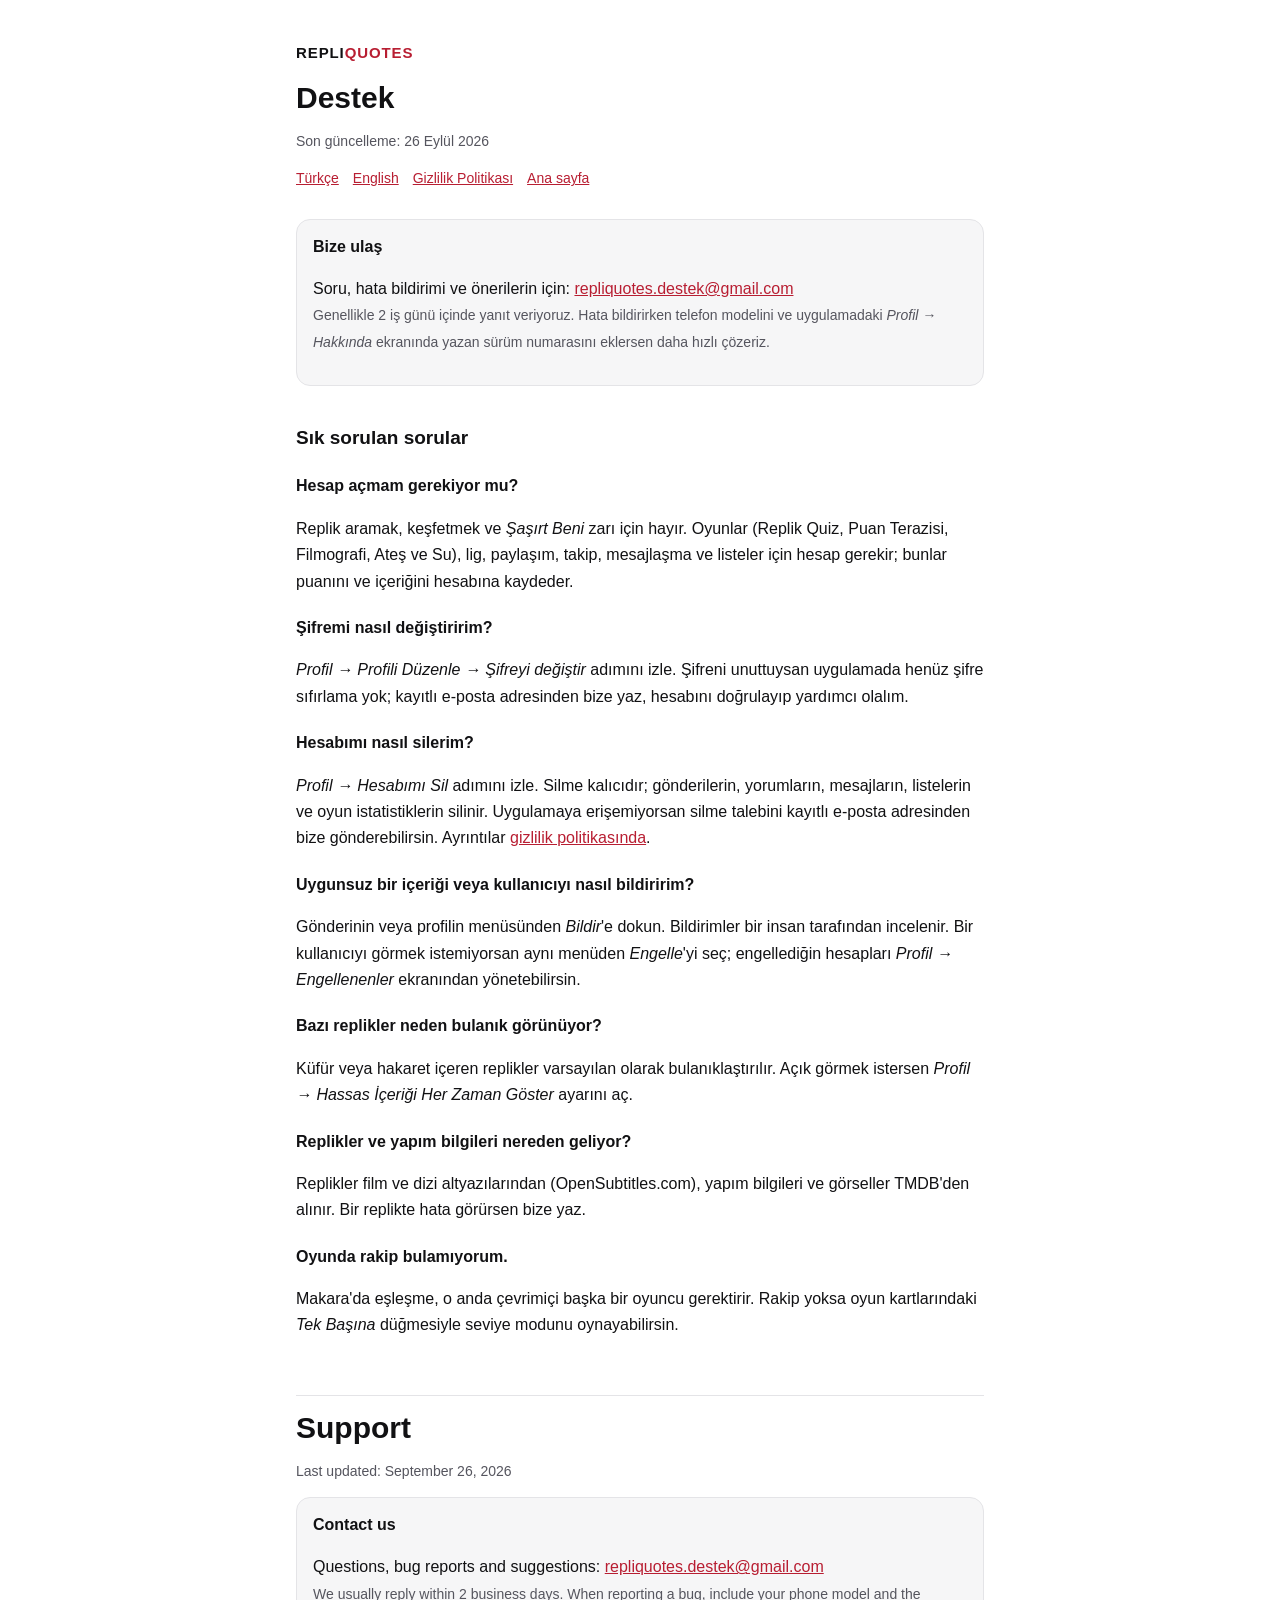
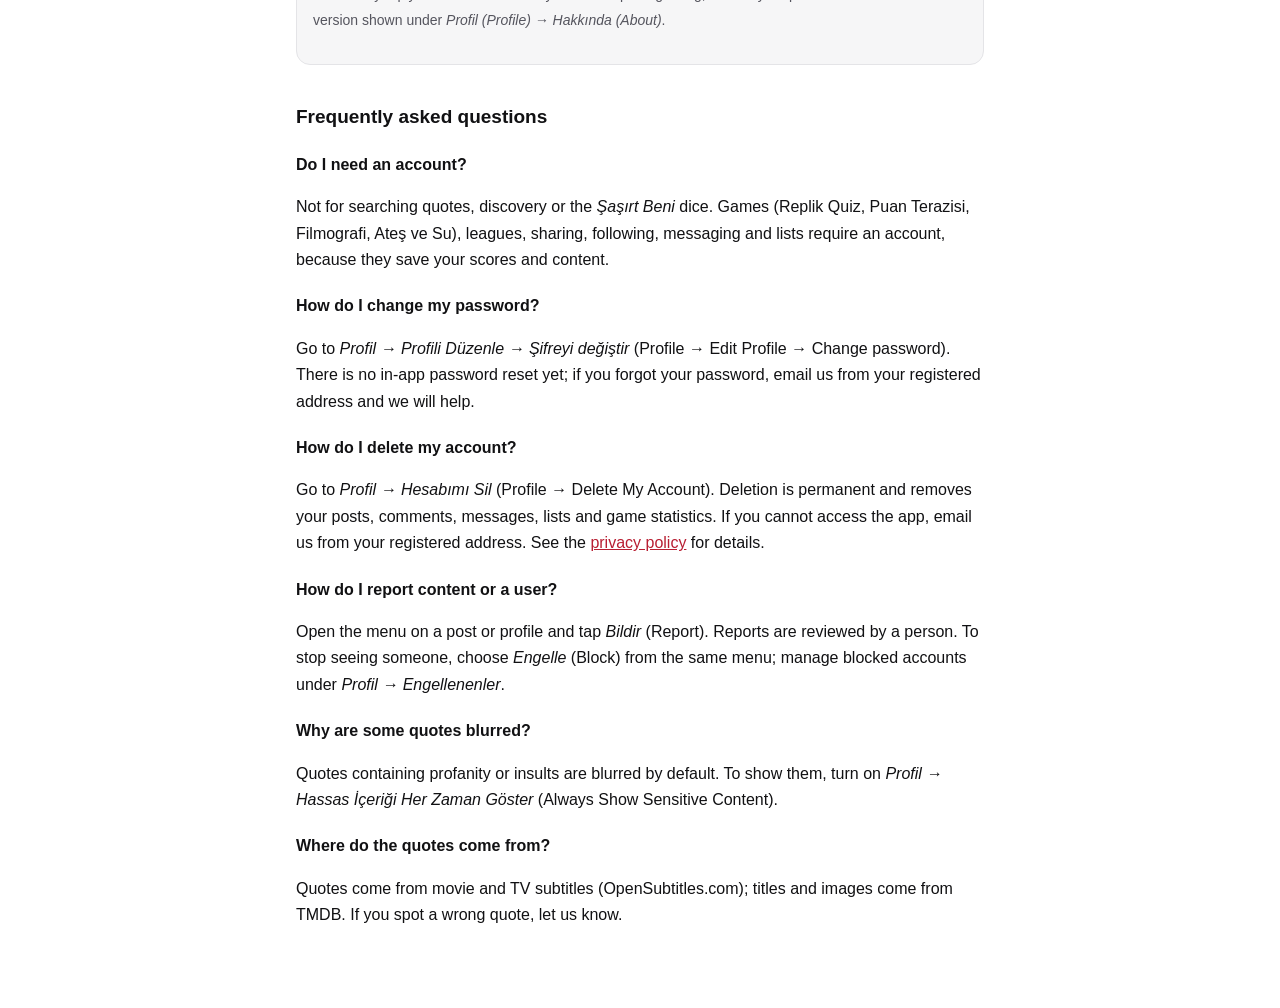
==== destek/index.html @ c97fbf33 "RepliQuotes web sitesi: tanitim, destek, gizlilik Co-Authored-By: Claude Opus 5.5 <noreply@anthropic" ====
<!DOCTYPE html>
<html lang="tr">
<head>
<meta charset="utf-8">
<meta name="viewport" content="width=device-width, initial-scale=1">
<title>RepliQuotes Destek</title>
<link rel="icon" type="image/png" href="../favicon.png">
<link rel="apple-touch-icon" href="../apple-touch-icon.png">
<meta name="description" content="RepliQuotes uygulaması için destek, sık sorulan sorular ve iletişim.">
<meta name="robots" content="index">
<style>
  :root {
    --bg: #0B0B0D;
    --card: #151518;
    --text: #F4F4F5;
    --muted: #A1A1AA;
    --line: #26262B;
    --accent: #D7263D;
  }
  @media (prefers-color-scheme: light) {
    :root {
      --bg: #FFFFFF;
      --card: #F6F6F7;
      --text: #111113;
      --muted: #55555E;
      --line: #E4E4E7;
      --accent: #B81E32;
    }
  }
  * { box-sizing: border-box; }
  html { -webkit-text-size-adjust: 100%; }
  body {
    margin: 0;
    background: var(--bg);
    color: var(--text);
    font: 16px/1.65 -apple-system, BlinkMacSystemFont, "Segoe UI", Roboto, "Helvetica Neue", Arial, sans-serif;
  }
  main { max-width: 720px; margin: 0 auto; padding: 40px 16px 64px; }
  header { margin-bottom: 28px; }
  .marka { font-weight: 900; letter-spacing: 0.06em; font-size: 15px; }
  .marka span { color: var(--accent); }
  h1 { font-size: 30px; line-height: 1.2; margin: 14px 0 6px; }
  h2 { font-size: 19px; margin: 36px 0 8px; }
  h3 { font-size: 16px; margin: 20px 0 4px; }
  p, li { color: var(--text); }
  .soluk { color: var(--muted); font-size: 14px; }
  ul { padding-left: 20px; margin: 8px 0; }
  li { margin: 4px 0; }
  a { color: var(--accent); }
  .kart {
    background: var(--card);
    border: 1px solid var(--line);
    border-radius: 14px;
    padding: 14px 16px;
    margin: 14px 0;
  }
  .dil { display: flex; gap: 14px; font-size: 14px; }
  table { width: 100%; border-collapse: collapse; font-size: 15px; }
  th, td { text-align: left; vertical-align: top; padding: 9px 8px; border-bottom: 1px solid var(--line); }
  th { color: var(--muted); font-weight: 600; font-size: 13px; }
  .tablo { overflow-x: auto; }
  hr { border: 0; border-top: 1px solid var(--line); margin: 56px 0 8px; }
</style>
</head>
<body>
<main>

<header>
  <a class="marka" href="../" style="text-decoration:none;color:inherit">REPLI<span>QUOTES</span></a>
  <h1>Destek</h1>
  <p class="soluk">Son güncelleme: 26 Eylül 2026</p>
  <nav class="dil"><a href="#tr">Türkçe</a><a href="#en">English</a><a href="../gizlilik/">Gizlilik Politikası</a><a href="../">Ana sayfa</a></nav>
</header>

<section id="tr">

<div class="kart">
  <strong>Bize ulaş</strong>
  <p>Soru, hata bildirimi ve önerilerin için: <a href="mailto:repliquotes.destek@gmail.com">repliquotes.destek@gmail.com</a><br>
  <span class="soluk">Genellikle 2 iş günü içinde yanıt veriyoruz. Hata bildirirken telefon modelini ve uygulamadaki <em>Profil → Hakkında</em> ekranında yazan sürüm numarasını eklersen daha hızlı çözeriz.</span></p>
</div>

<h2>Sık sorulan sorular</h2>

<h3>Hesap açmam gerekiyor mu?</h3>
<p>Replik aramak, keşfetmek ve <em>Şaşırt Beni</em> zarı için hayır. Oyunlar (Replik Quiz, Puan Terazisi, Filmografi, Ateş ve Su), lig, paylaşım, takip, mesajlaşma ve listeler için hesap gerekir; bunlar puanını ve içeriğini hesabına kaydeder.</p>

<h3>Şifremi nasıl değiştiririm?</h3>
<p><em>Profil → Profili Düzenle → Şifreyi değiştir</em> adımını izle. Şifreni unuttuysan uygulamada henüz şifre sıfırlama yok; kayıtlı e-posta adresinden bize yaz, hesabını doğrulayıp yardımcı olalım.</p>

<h3>Hesabımı nasıl silerim?</h3>
<p><em>Profil → Hesabımı Sil</em> adımını izle. Silme kalıcıdır; gönderilerin, yorumların, mesajların, listelerin ve oyun istatistiklerin silinir. Uygulamaya erişemiyorsan silme talebini kayıtlı e-posta adresinden bize gönderebilirsin. Ayrıntılar <a href="../gizlilik/">gizlilik politikasında</a>.</p>

<h3>Uygunsuz bir içeriği veya kullanıcıyı nasıl bildiririm?</h3>
<p>Gönderinin veya profilin menüsünden <em>Bildir</em>'e dokun. Bildirimler bir insan tarafından incelenir. Bir kullanıcıyı görmek istemiyorsan aynı menüden <em>Engelle</em>'yi seç; engellediğin hesapları <em>Profil → Engellenenler</em> ekranından yönetebilirsin.</p>

<h3>Bazı replikler neden bulanık görünüyor?</h3>
<p>Küfür veya hakaret içeren replikler varsayılan olarak bulanıklaştırılır. Açık görmek istersen <em>Profil → Hassas İçeriği Her Zaman Göster</em> ayarını aç.</p>

<h3>Replikler ve yapım bilgileri nereden geliyor?</h3>
<p>Replikler film ve dizi altyazılarından (OpenSubtitles.com), yapım bilgileri ve görseller TMDB'den alınır. Bir replikte hata görürsen bize yaz.</p>

<h3>Oyunda rakip bulamıyorum.</h3>
<p>Makara'da eşleşme, o anda çevrimiçi başka bir oyuncu gerektirir. Rakip yoksa oyun kartlarındaki <em>Tek Başına</em> düğmesiyle seviye modunu oynayabilirsin.</p>

</section>

<hr>

<section id="en" lang="en">

<h1>Support</h1>
<p class="soluk">Last updated: September 26, 2026</p>

<div class="kart">
  <strong>Contact us</strong>
  <p>Questions, bug reports and suggestions: <a href="mailto:repliquotes.destek@gmail.com">repliquotes.destek@gmail.com</a><br>
  <span class="soluk">We usually reply within 2 business days. When reporting a bug, include your phone model and the version shown under <em>Profil (Profile) → Hakkında (About)</em>.</span></p>
</div>

<h2>Frequently asked questions</h2>

<h3>Do I need an account?</h3>
<p>Not for searching quotes, discovery or the <em>Şaşırt Beni</em> dice. Games (Replik Quiz, Puan Terazisi, Filmografi, Ateş ve Su), leagues, sharing, following, messaging and lists require an account, because they save your scores and content.</p>

<h3>How do I change my password?</h3>
<p>Go to <em>Profil → Profili Düzenle → Şifreyi değiştir</em> (Profile → Edit Profile → Change password). There is no in-app password reset yet; if you forgot your password, email us from your registered address and we will help.</p>

<h3>How do I delete my account?</h3>
<p>Go to <em>Profil → Hesabımı Sil</em> (Profile → Delete My Account). Deletion is permanent and removes your posts, comments, messages, lists and game statistics. If you cannot access the app, email us from your registered address. See the <a href="../gizlilik/#en">privacy policy</a> for details.</p>

<h3>How do I report content or a user?</h3>
<p>Open the menu on a post or profile and tap <em>Bildir</em> (Report). Reports are reviewed by a person. To stop seeing someone, choose <em>Engelle</em> (Block) from the same menu; manage blocked accounts under <em>Profil → Engellenenler</em>.</p>

<h3>Why are some quotes blurred?</h3>
<p>Quotes containing profanity or insults are blurred by default. To show them, turn on <em>Profil → Hassas İçeriği Her Zaman Göster</em> (Always Show Sensitive Content).</p>

<h3>Where do the quotes come from?</h3>
<p>Quotes come from movie and TV subtitles (OpenSubtitles.com); titles and images come from TMDB. If you spot a wrong quote, let us know.</p>

</section>

</main>
</body>
</html>
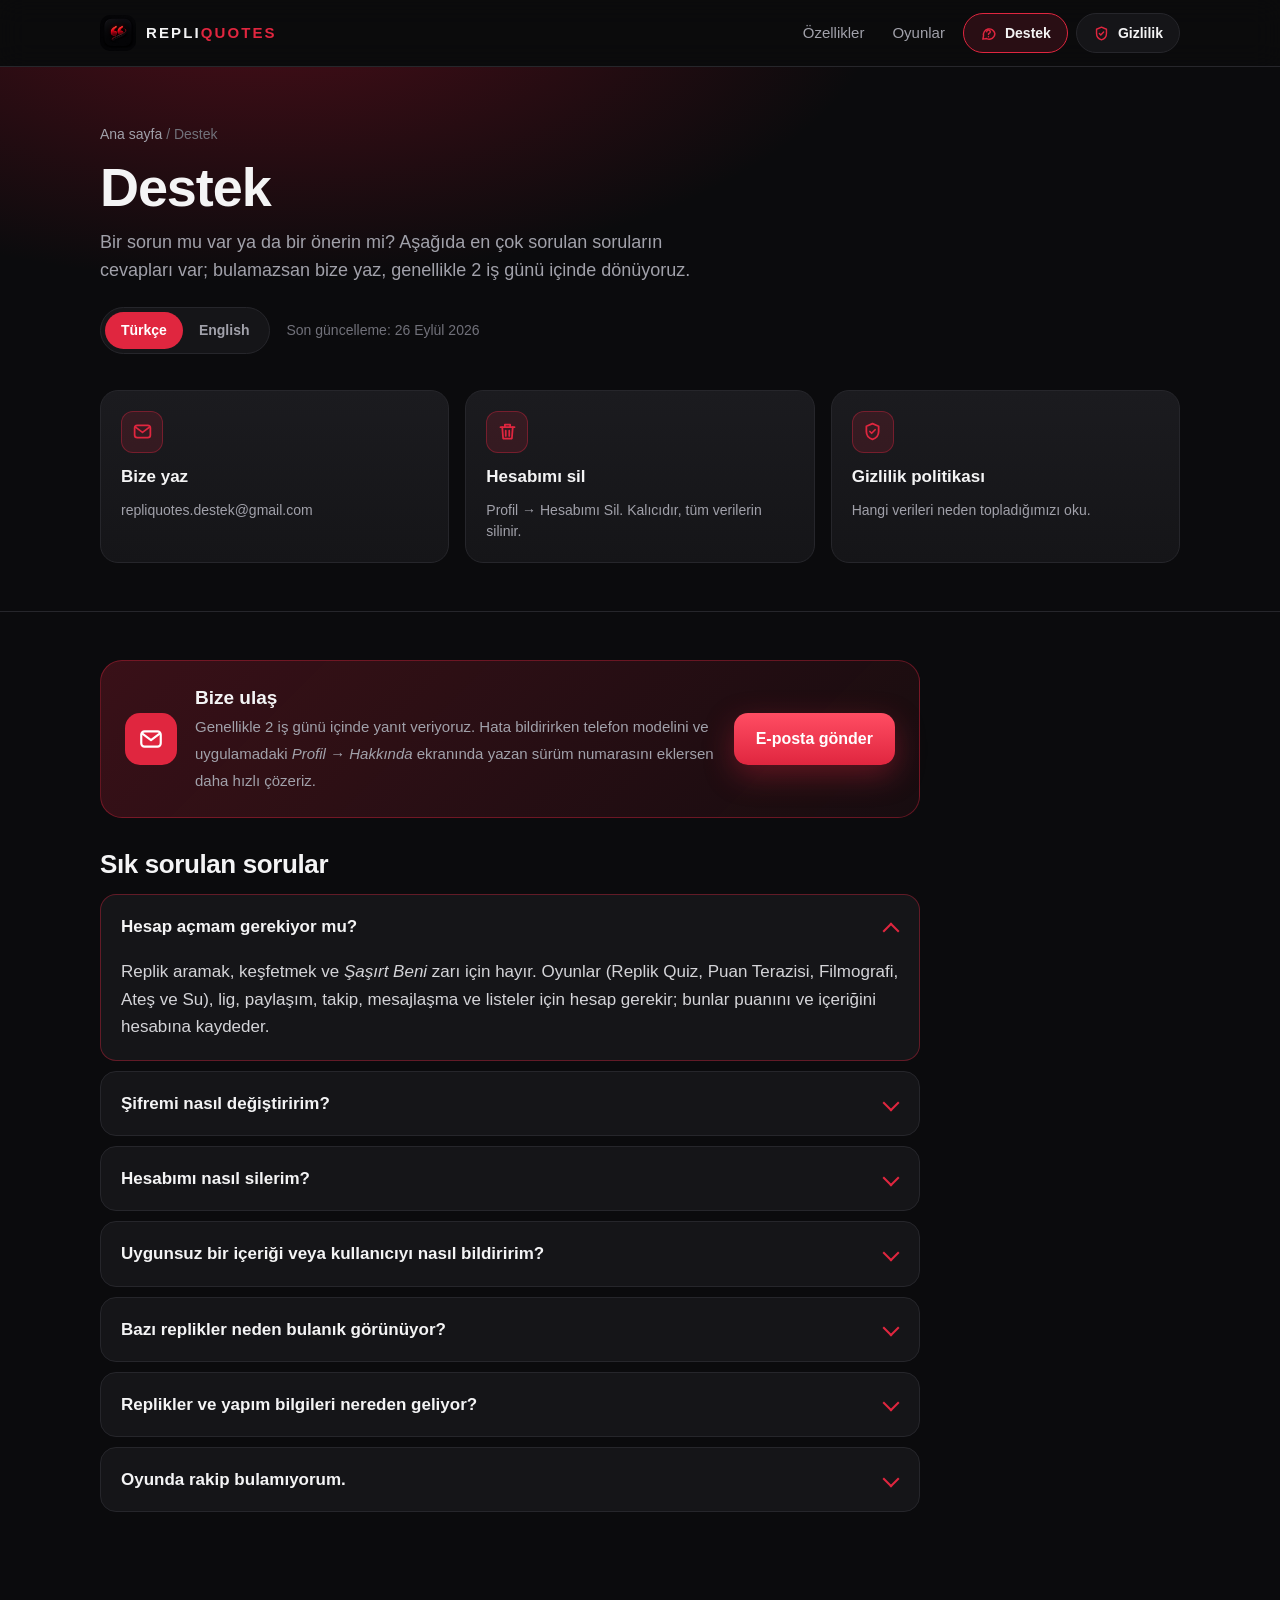
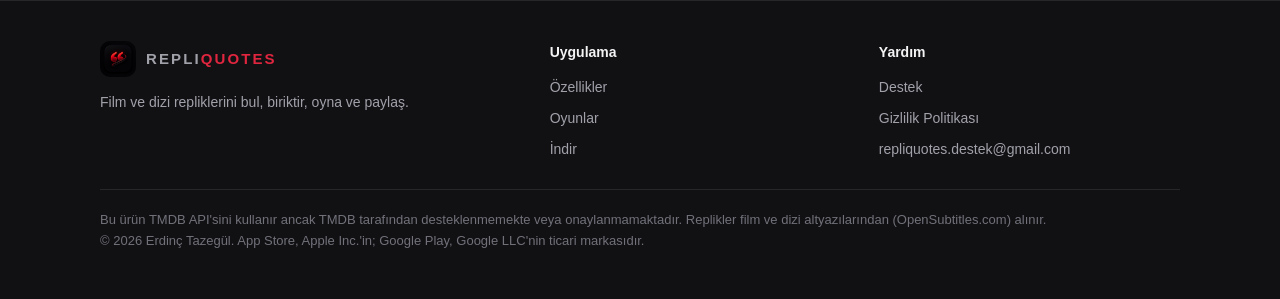
==== commit 86993142: "Yeni tasarim: oyun kartlari, magaza rozetleri, destek/gizlilik sayfalari, retina gorseller Co-Author" ====
--- a/destek/index.html
+++ b/destek/index.html
@@ -3,143 +3,137 @@
 <head>
 <meta charset="utf-8">
 <meta name="viewport" content="width=device-width, initial-scale=1">
-<title>RepliQuotes Destek</title>
+<title>Destek · RepliQuotes</title>
+<meta name="description" content="RepliQuotes uygulaması için destek, sık sorulan sorular ve iletişim.">
+<meta name="theme-color" content="#0B0B0D">
 <link rel="icon" type="image/png" href="../favicon.png">
 <link rel="apple-touch-icon" href="../apple-touch-icon.png">
-<meta name="description" content="RepliQuotes uygulaması için destek, sık sorulan sorular ve iletişim.">
-<meta name="robots" content="index">
-<style>
-  :root {
-    --bg: #0B0B0D;
-    --card: #151518;
-    --text: #F4F4F5;
-    --muted: #A1A1AA;
-    --line: #26262B;
-    --accent: #D7263D;
-  }
-  @media (prefers-color-scheme: light) {
-    :root {
-      --bg: #FFFFFF;
-      --card: #F6F6F7;
-      --text: #111113;
-      --muted: #55555E;
-      --line: #E4E4E7;
-      --accent: #B81E32;
-    }
-  }
-  * { box-sizing: border-box; }
-  html { -webkit-text-size-adjust: 100%; }
-  body {
-    margin: 0;
-    background: var(--bg);
-    color: var(--text);
-    font: 16px/1.65 -apple-system, BlinkMacSystemFont, "Segoe UI", Roboto, "Helvetica Neue", Arial, sans-serif;
-  }
-  main { max-width: 720px; margin: 0 auto; padding: 40px 16px 64px; }
-  header { margin-bottom: 28px; }
-  .marka { font-weight: 900; letter-spacing: 0.06em; font-size: 15px; }
-  .marka span { color: var(--accent); }
-  h1 { font-size: 30px; line-height: 1.2; margin: 14px 0 6px; }
-  h2 { font-size: 19px; margin: 36px 0 8px; }
-  h3 { font-size: 16px; margin: 20px 0 4px; }
-  p, li { color: var(--text); }
-  .soluk { color: var(--muted); font-size: 14px; }
-  ul { padding-left: 20px; margin: 8px 0; }
-  li { margin: 4px 0; }
-  a { color: var(--accent); }
-  .kart {
-    background: var(--card);
-    border: 1px solid var(--line);
-    border-radius: 14px;
-    padding: 14px 16px;
-    margin: 14px 0;
-  }
-  .dil { display: flex; gap: 14px; font-size: 14px; }
-  table { width: 100%; border-collapse: collapse; font-size: 15px; }
-  th, td { text-align: left; vertical-align: top; padding: 9px 8px; border-bottom: 1px solid var(--line); }
-  th { color: var(--muted); font-weight: 600; font-size: 13px; }
-  .tablo { overflow-x: auto; }
-  hr { border: 0; border-top: 1px solid var(--line); margin: 56px 0 8px; }
-</style>
+<link rel="stylesheet" href="../assets/site.css">
 </head>
 <body>
-<main>
 
-<header>
-  <a class="marka" href="../" style="text-decoration:none;color:inherit">REPLI<span>QUOTES</span></a>
-  <h1>Destek</h1>
-  <p class="soluk">Son güncelleme: 26 Eylül 2026</p>
-  <nav class="dil"><a href="#tr">Türkçe</a><a href="#en">English</a><a href="../gizlilik/">Gizlilik Politikası</a><a href="../">Ana sayfa</a></nav>
+<header class="ust">
+  <div class="kap">
+    <a class="logo" href="../" aria-label="RepliQuotes ana sayfa">
+      <img src="../img/ikon.png" alt="">
+      <span class="marka">REPLI<span>QUOTES</span></span>
+    </a>
+    <nav class="menu" aria-label="Ana menü">
+      <a class="yazi" href="../#ozellikler">Özellikler</a>
+      <a class="yazi" href="../#oyunlar">Oyunlar</a>
+      <a class="nav-dugme aktif" href="../destek/" aria-current="page"><svg viewBox="0 0 24 24" fill="none" stroke="currentColor" stroke-width="2" stroke-linecap="round" stroke-linejoin="round"><path d="M21 12a8 8 0 0 1-11.6 7.1L4 20l1-4.6A8 8 0 1 1 21 12z"/><path d="M9.5 9.5a2.5 2.5 0 1 1 3.3 2.4c-.5.2-.8.6-.8 1.1v.5"/><path d="M12 16.5h.01"/></svg>Destek</a>
+      <a class="nav-dugme" href="../gizlilik/"><svg viewBox="0 0 24 24" fill="none" stroke="currentColor" stroke-width="2" stroke-linecap="round" stroke-linejoin="round"><path d="M12 3l7 3v6c0 4.5-3 7.7-7 9-4-1.3-7-4.5-7-9V6l7-3z"/><path d="M9 12l2 2 4-4"/></svg>Gizlilik</a>
+    </nav>
+  </div>
 </header>
 
-<section id="tr">
+<main>
+  <section class="sayfa-bas">
+    <div class="kap">
+      <div class="yol"><a href="../">Ana sayfa</a> / Destek</div>
+      <h1>Destek</h1>
+      <p class="ozet-yazi">Bir sorun mu var ya da bir önerin mi? Aşağıda en çok sorulan soruların cevapları var; bulamazsan bize yaz, genellikle 2 iş günü içinde dönüyoruz.</p>
+      <div class="bas-alt">
+        <div class="dil-sec" role="group" aria-label="Dil">
+          <button type="button" value="tr" aria-pressed="true">Türkçe</button>
+          <button type="button" value="en" aria-pressed="false">English</button>
+        </div>
+        <span class="tarih">Son güncelleme: 26 Eylül 2026</span>
+      </div>
+      <div class="hizli">
+        <a href="mailto:repliquotes.destek@gmail.com"><span class="ik"><svg viewBox="0 0 24 24" fill="none" stroke="currentColor" stroke-width="2" stroke-linecap="round" stroke-linejoin="round"><rect x="3" y="5" width="18" height="14" rx="3"/><path d="M4 7l8 6 8-6"/></svg></span><b>Bize yaz</b><span>repliquotes.destek@gmail.com</span></a>
+        <a href="../gizlilik/#tr-6"><span class="ik"><svg viewBox="0 0 24 24" fill="none" stroke="currentColor" stroke-width="2" stroke-linecap="round" stroke-linejoin="round"><path d="M4 7h16"/><path d="M9 7V4h6v3"/><path d="M6 7l1 13h10l1-13"/><path d="M10 11v6M14 11v6"/></svg></span><b>Hesabımı sil</b><span>Profil → Hesabımı Sil. Kalıcıdır, tüm verilerin silinir.</span></a>
+        <a href="../gizlilik/"><span class="ik"><svg viewBox="0 0 24 24" fill="none" stroke="currentColor" stroke-width="2" stroke-linecap="round" stroke-linejoin="round"><path d="M12 3l7 3v6c0 4.5-3 7.7-7 9-4-1.3-7-4.5-7-9V6l7-3z"/><path d="M9 12l2 2 4-4"/></svg></span><b>Gizlilik politikası</b><span>Hangi verileri neden topladığımızı oku.</span></a>
+      </div>
+    </div>
+  </section>
 
-<div class="kart">
-  <strong>Bize ulaş</strong>
-  <p>Soru, hata bildirimi ve önerilerin için: <a href="mailto:repliquotes.destek@gmail.com">repliquotes.destek@gmail.com</a><br>
-  <span class="soluk">Genellikle 2 iş günü içinde yanıt veriyoruz. Hata bildirirken telefon modelini ve uygulamadaki <em>Profil → Hakkında</em> ekranında yazan sürüm numarasını eklersen daha hızlı çözeriz.</span></p>
-</div>
+  <section class="belge">
+    <div class="kap">
+      <div class="izgara tek">
+      <div data-dil="tr">
+        <div class="iletisim">
+          <div class="ik"><svg viewBox="0 0 24 24" fill="none" stroke="currentColor" stroke-width="2" stroke-linecap="round" stroke-linejoin="round"><rect x="3" y="5" width="18" height="14" rx="3"/><path d="M4 7l8 6 8-6"/></svg></div>
+          <div><b>Bize ulaş</b><span>Genellikle 2 iş günü içinde yanıt veriyoruz. Hata bildirirken telefon modelini ve uygulamadaki <em>Profil → Hakkında</em> ekranında yazan sürüm numarasını eklersen daha hızlı çözeriz.</span></div>
+          <a class="dugme ana" href="mailto:repliquotes.destek@gmail.com">E-posta gönder</a>
+        </div>
+        <h2 class="sss-baslik">Sık sorulan sorular</h2>
+        <div class="sss">
+          <details open><summary>Hesap açmam gerekiyor mu?</summary><p>Replik aramak, keşfetmek ve <em>Şaşırt Beni</em> zarı için hayır. Oyunlar (Replik Quiz, Puan Terazisi, Filmografi, Ateş ve Su), lig, paylaşım, takip, mesajlaşma ve listeler için hesap gerekir; bunlar puanını ve içeriğini hesabına kaydeder.</p></details>
+<details><summary>Şifremi nasıl değiştiririm?</summary><p><em>Profil → Profili Düzenle → Şifreyi değiştir</em> adımını izle. Şifreni unuttuysan uygulamada henüz şifre sıfırlama yok; kayıtlı e-posta adresinden bize yaz, hesabını doğrulayıp yardımcı olalım.</p></details>
+<details><summary>Hesabımı nasıl silerim?</summary><p><em>Profil → Hesabımı Sil</em> adımını izle. Silme kalıcıdır; gönderilerin, yorumların, mesajların, listelerin ve oyun istatistiklerin silinir. Uygulamaya erişemiyorsan silme talebini kayıtlı e-posta adresinden bize gönderebilirsin. Ayrıntılar <a href="../gizlilik/">gizlilik politikasında</a>.</p></details>
+<details><summary>Uygunsuz bir içeriği veya kullanıcıyı nasıl bildiririm?</summary><p>Gönderinin veya profilin menüsünden <em>Bildir</em>'e dokun. Bildirimler bir insan tarafından incelenir. Bir kullanıcıyı görmek istemiyorsan aynı menüden <em>Engelle</em>'yi seç; engellediğin hesapları <em>Profil → Engellenenler</em> ekranından yönetebilirsin.</p></details>
+<details><summary>Bazı replikler neden bulanık görünüyor?</summary><p>Küfür veya hakaret içeren replikler varsayılan olarak bulanıklaştırılır. Açık görmek istersen <em>Profil → Hassas İçeriği Her Zaman Göster</em> ayarını aç.</p></details>
+<details><summary>Replikler ve yapım bilgileri nereden geliyor?</summary><p>Replikler film ve dizi altyazılarından (OpenSubtitles.com), yapım bilgileri ve görseller TMDB'den alınır. Bir replikte hata görürsen bize yaz.</p></details>
+<details><summary>Oyunda rakip bulamıyorum.</summary><p>Makara'da eşleşme, o anda çevrimiçi başka bir oyuncu gerektirir. Rakip yoksa oyun kartlarındaki <em>Tek Başına</em> düğmesiyle seviye modunu oynayabilirsin.</p></details>
+        </div>
+      </div>
+      <div data-dil="en" lang="en">
+        <div class="iletisim">
+          <div class="ik"><svg viewBox="0 0 24 24" fill="none" stroke="currentColor" stroke-width="2" stroke-linecap="round" stroke-linejoin="round"><rect x="3" y="5" width="18" height="14" rx="3"/><path d="M4 7l8 6 8-6"/></svg></div>
+          <div><b>Contact us</b><span>We usually reply within 2 business days. When reporting a bug, include your phone model and the version shown under <em>Profil (Profile) → Hakkında (About)</em>.</span></div>
+          <a class="dugme ana" href="mailto:repliquotes.destek@gmail.com">Send email</a>
+        </div>
+        <h2 class="sss-baslik">Frequently asked questions</h2>
+        <div class="sss">
+          <details open><summary>Do I need an account?</summary><p>Not for searching quotes, discovery or the <em>Şaşırt Beni</em> dice. Games (Replik Quiz, Puan Terazisi, Filmografi, Ateş ve Su), leagues, sharing, following, messaging and lists require an account, because they save your scores and content.</p></details>
+<details><summary>How do I change my password?</summary><p>Go to <em>Profil → Profili Düzenle → Şifreyi değiştir</em> (Profile → Edit Profile → Change password). There is no in-app password reset yet; if you forgot your password, email us from your registered address and we will help.</p></details>
+<details><summary>How do I delete my account?</summary><p>Go to <em>Profil → Hesabımı Sil</em> (Profile → Delete My Account). Deletion is permanent and removes your posts, comments, messages, lists and game statistics. If you cannot access the app, email us from your registered address. See the <a href="../gizlilik/">privacy policy</a> for details.</p></details>
+<details><summary>How do I report content or a user?</summary><p>Open the menu on a post or profile and tap <em>Bildir</em> (Report). Reports are reviewed by a person. To stop seeing someone, choose <em>Engelle</em> (Block) from the same menu; manage blocked accounts under <em>Profil → Engellenenler</em>.</p></details>
+<details><summary>Why are some quotes blurred?</summary><p>Quotes containing profanity or insults are blurred by default. To show them, turn on <em>Profil → Hassas İçeriği Her Zaman Göster</em> (Always Show Sensitive Content).</p></details>
+<details><summary>Where do the quotes come from?</summary><p>Quotes come from movie and TV subtitles (OpenSubtitles.com); titles and images come from TMDB. If you spot a wrong quote, let us know.</p></details>
+        </div>
+      </div>
+      </div>
+    </div>
+  </section>
+</main>
 
-<h2>Sık sorulan sorular</h2>
-
-<h3>Hesap açmam gerekiyor mu?</h3>
-<p>Replik aramak, keşfetmek ve <em>Şaşırt Beni</em> zarı için hayır. Oyunlar (Replik Quiz, Puan Terazisi, Filmografi, Ateş ve Su), lig, paylaşım, takip, mesajlaşma ve listeler için hesap gerekir; bunlar puanını ve içeriğini hesabına kaydeder.</p>
-
-<h3>Şifremi nasıl değiştiririm?</h3>
-<p><em>Profil → Profili Düzenle → Şifreyi değiştir</em> adımını izle. Şifreni unuttuysan uygulamada henüz şifre sıfırlama yok; kayıtlı e-posta adresinden bize yaz, hesabını doğrulayıp yardımcı olalım.</p>
-
-<h3>Hesabımı nasıl silerim?</h3>
-<p><em>Profil → Hesabımı Sil</em> adımını izle. Silme kalıcıdır; gönderilerin, yorumların, mesajların, listelerin ve oyun istatistiklerin silinir. Uygulamaya erişemiyorsan silme talebini kayıtlı e-posta adresinden bize gönderebilirsin. Ayrıntılar <a href="../gizlilik/">gizlilik politikasında</a>.</p>
-
-<h3>Uygunsuz bir içeriği veya kullanıcıyı nasıl bildiririm?</h3>
-<p>Gönderinin veya profilin menüsünden <em>Bildir</em>'e dokun. Bildirimler bir insan tarafından incelenir. Bir kullanıcıyı görmek istemiyorsan aynı menüden <em>Engelle</em>'yi seç; engellediğin hesapları <em>Profil → Engellenenler</em> ekranından yönetebilirsin.</p>
-
-<h3>Bazı replikler neden bulanık görünüyor?</h3>
-<p>Küfür veya hakaret içeren replikler varsayılan olarak bulanıklaştırılır. Açık görmek istersen <em>Profil → Hassas İçeriği Her Zaman Göster</em> ayarını aç.</p>
-
-<h3>Replikler ve yapım bilgileri nereden geliyor?</h3>
-<p>Replikler film ve dizi altyazılarından (OpenSubtitles.com), yapım bilgileri ve görseller TMDB'den alınır. Bir replikte hata görürsen bize yaz.</p>
-
-<h3>Oyunda rakip bulamıyorum.</h3>
-<p>Makara'da eşleşme, o anda çevrimiçi başka bir oyuncu gerektirir. Rakip yoksa oyun kartlarındaki <em>Tek Başına</em> düğmesiyle seviye modunu oynayabilirsin.</p>
-
-</section>
-
-<hr>
-
-<section id="en" lang="en">
-
-<h1>Support</h1>
-<p class="soluk">Last updated: September 26, 2026</p>
-
-<div class="kart">
-  <strong>Contact us</strong>
-  <p>Questions, bug reports and suggestions: <a href="mailto:repliquotes.destek@gmail.com">repliquotes.destek@gmail.com</a><br>
-  <span class="soluk">We usually reply within 2 business days. When reporting a bug, include your phone model and the version shown under <em>Profil (Profile) → Hakkında (About)</em>.</span></p>
-</div>
-
-<h2>Frequently asked questions</h2>
-
-<h3>Do I need an account?</h3>
-<p>Not for searching quotes, discovery or the <em>Şaşırt Beni</em> dice. Games (Replik Quiz, Puan Terazisi, Filmografi, Ateş ve Su), leagues, sharing, following, messaging and lists require an account, because they save your scores and content.</p>
-
-<h3>How do I change my password?</h3>
-<p>Go to <em>Profil → Profili Düzenle → Şifreyi değiştir</em> (Profile → Edit Profile → Change password). There is no in-app password reset yet; if you forgot your password, email us from your registered address and we will help.</p>
-
-<h3>How do I delete my account?</h3>
-<p>Go to <em>Profil → Hesabımı Sil</em> (Profile → Delete My Account). Deletion is permanent and removes your posts, comments, messages, lists and game statistics. If you cannot access the app, email us from your registered address. See the <a href="../gizlilik/#en">privacy policy</a> for details.</p>
-
-<h3>How do I report content or a user?</h3>
-<p>Open the menu on a post or profile and tap <em>Bildir</em> (Report). Reports are reviewed by a person. To stop seeing someone, choose <em>Engelle</em> (Block) from the same menu; manage blocked accounts under <em>Profil → Engellenenler</em>.</p>
-
-<h3>Why are some quotes blurred?</h3>
-<p>Quotes containing profanity or insults are blurred by default. To show them, turn on <em>Profil → Hassas İçeriği Her Zaman Göster</em> (Always Show Sensitive Content).</p>
-
-<h3>Where do the quotes come from?</h3>
-<p>Quotes come from movie and TV subtitles (OpenSubtitles.com); titles and images come from TMDB. If you spot a wrong quote, let us know.</p>
-
-</section>
-
-</main>
+<footer>
+  <div class="kap">
+    <div>
+      <a class="logo" href="../"><img src="../img/ikon.png" alt=""><span class="marka">REPLI<span>QUOTES</span></span></a>
+      <p>Film ve dizi repliklerini bul, biriktir, oyna ve paylaş.</p>
+    </div>
+    <div>
+      <h4>Uygulama</h4>
+      <ul>
+        <li><a href="../#ozellikler">Özellikler</a></li>
+        <li><a href="../#oyunlar">Oyunlar</a></li>
+        <li><a href="../#indir">İndir</a></li>
+      </ul>
+    </div>
+    <div>
+      <h4>Yardım</h4>
+      <ul>
+        <li><a href="../destek/">Destek</a></li>
+        <li><a href="../gizlilik/">Gizlilik Politikası</a></li>
+        <li><a href="mailto:repliquotes.destek@gmail.com">repliquotes.destek@gmail.com</a></li>
+      </ul>
+    </div>
+    <div class="kaynak">
+      Bu ürün TMDB API'sini kullanır ancak TMDB tarafından desteklenmemekte veya onaylanmamaktadır. Replikler film ve dizi altyazılarından (OpenSubtitles.com) alınır.<br>
+      © 2026 Erdinç Tazegül. App Store, Apple Inc.'in; Google Play, Google LLC'nin ticari markasıdır.
+    </div>
+  </div>
+</footer>
+<script>
+(function () {
+  var bolumler = document.querySelectorAll('[data-dil]');
+  var dugmeler = document.querySelectorAll('.dil-sec button');
+  function goster(dil) {
+    bolumler.forEach(function (b) { b.hidden = b.getAttribute('data-dil') !== dil; });
+    dugmeler.forEach(function (d) { d.setAttribute('aria-pressed', d.value === dil ? 'true' : 'false'); });
+    document.documentElement.lang = dil;
+  }
+  dugmeler.forEach(function (d) {
+    d.addEventListener('click', function () {
+      goster(d.value);
+      history.replaceState(null, '', d.value === 'en' ? '#en' : location.pathname);
+    });
+  });
+  goster(location.hash === '#en' ? 'en' : 'tr');
+})();
+</script>
 </body>
 </html>
--- a/assets/site.css
+++ b/assets/site.css
@@ -0,0 +1,355 @@
+/* RepliQuotes web sitesi — tum sayfalarin ortak stili. */
+
+:root {
+  --bg: #0B0B0D;
+  --bg2: #111114;
+  --card: #151518;
+  --card2: #1B1B1F;
+  --text: #F4F4F5;
+  --muted: #A1A1AA;
+  --faint: #71717A;
+  --line: #26262B;
+  --accent: #E0263F;
+  --accent-2: #FF4D63;
+  --accent-soft: rgba(224, 38, 63, .14);
+  --accent-line: rgba(224, 38, 63, .38);
+  --radius: 18px;
+}
+* { box-sizing: border-box; }
+html { -webkit-text-size-adjust: 100%; scroll-behavior: smooth; scroll-padding-top: 84px; }
+body {
+  margin: 0;
+  background: var(--bg);
+  color: var(--text);
+  font: 17px/1.6 -apple-system, BlinkMacSystemFont, "SF Pro Text", "Segoe UI", Roboto, "Helvetica Neue", Arial, sans-serif;
+  overflow-x: hidden;
+}
+a { color: inherit; }
+img { display: block; max-width: 100%; }
+svg { flex: none; }
+.kap { max-width: 1120px; margin: 0 auto; padding: 0 20px; }
+
+/* ── Ust cubuk ──────────────────────────────────────────────── */
+.ust {
+  position: sticky; top: 0; z-index: 20;
+  background: rgba(11, 11, 13, .82);
+  backdrop-filter: saturate(160%) blur(14px);
+  -webkit-backdrop-filter: saturate(160%) blur(14px);
+  border-bottom: 1px solid var(--line);
+}
+.ust .kap { display: flex; align-items: center; justify-content: space-between; height: 66px; gap: 12px; }
+.logo { display: flex; align-items: center; gap: 10px; text-decoration: none; min-width: 0; }
+.logo img { width: 36px; height: 36px; border-radius: 10px; }
+.marka { font-weight: 900; letter-spacing: .14em; font-size: 15px; white-space: nowrap; }
+.marka span { color: var(--accent); }
+.menu { display: flex; align-items: center; gap: 8px; }
+.menu .yazi { text-decoration: none; color: var(--muted); font-size: 15px; padding: 8px 10px; }
+.menu .yazi:hover { color: var(--text); }
+.nav-dugme {
+  display: inline-flex; align-items: center; gap: 8px;
+  height: 40px; padding: 0 16px; border-radius: 999px;
+  font-size: 14px; font-weight: 700; text-decoration: none;
+  color: var(--text); background: var(--card);
+  border: 1px solid var(--line);
+  transition: border-color .15s, background .15s, transform .15s;
+}
+.nav-dugme svg { width: 17px; height: 17px; color: var(--accent); }
+.nav-dugme:hover { border-color: var(--accent-line); background: var(--card2); transform: translateY(-1px); }
+.nav-dugme.aktif { background: var(--accent-soft); border-color: var(--accent); }
+
+/* ── Dugmeler ───────────────────────────────────────────────── */
+.dugmeler { display: flex; gap: 12px; flex-wrap: wrap; align-items: center; }
+.dugme {
+  display: inline-flex; align-items: center; justify-content: center; gap: 10px;
+  min-height: 52px; padding: 0 22px; border-radius: 14px;
+  font-weight: 700; font-size: 16px; text-decoration: none;
+  transition: transform .15s, box-shadow .15s, border-color .15s;
+}
+.dugme svg { width: 20px; height: 20px; }
+.dugme:hover { transform: translateY(-1px); }
+.dugme.ana { background: linear-gradient(180deg, var(--accent-2), var(--accent)); color: #fff; box-shadow: 0 10px 30px rgba(224, 38, 63, .35); }
+.dugme.ikincil { border: 1px solid var(--line); color: var(--text); background: var(--card); }
+.dugme.ikincil:hover { border-color: var(--accent-line); }
+
+/* Magaza rozetleri — resmi rozet diliyle: siyah zemin, iki satir. */
+.magazalar { display: flex; gap: 12px; flex-wrap: wrap; }
+.magaza {
+  display: inline-flex; align-items: center; gap: 12px;
+  height: 58px; padding: 0 20px 0 16px; border-radius: 14px;
+  background: #000; color: #fff; text-decoration: none;
+  border: 1px solid #3A3A40;
+  box-shadow: 0 10px 28px rgba(0, 0, 0, .45);
+  transition: transform .15s, border-color .15s;
+}
+.magaza:hover { transform: translateY(-1px); border-color: #5A5A62; }
+.magaza svg { width: 28px; height: 28px; }
+.magaza small { display: block; font-size: 11px; line-height: 1.1; letter-spacing: .04em; color: #D4D4D8; text-transform: uppercase; }
+.magaza strong { display: block; font-size: 19px; line-height: 1.15; font-weight: 700; letter-spacing: -.01em; }
+.magaza .rozet {
+  margin-left: 4px; font-size: 11px; font-weight: 800; letter-spacing: .06em; text-transform: uppercase;
+  color: var(--accent-2); background: var(--accent-soft); border: 1px solid var(--accent-line);
+  padding: 3px 8px; border-radius: 999px;
+}
+
+/* ── Telefon cercevesi ──────────────────────────────────────── */
+.telefon {
+  border-radius: 44px; padding: 9px;
+  background: linear-gradient(145deg, #3a3a40, #16161a 40%, #2a2a30);
+  box-shadow: 0 30px 80px rgba(0, 0, 0, .65), 0 0 0 1px rgba(255, 255, 255, .06) inset;
+}
+.telefon img { border-radius: 36px; width: 100%; height: auto; }
+
+/* ── Tanitim: giris ─────────────────────────────────────────── */
+.giris {
+  padding: 72px 0 48px;
+  background:
+    radial-gradient(900px 520px at 50% -120px, rgba(140, 16, 36, .55), transparent 70%),
+    radial-gradient(700px 500px at 85% 70%, rgba(110, 10, 28, .30), transparent 70%);
+}
+.giris .kap { display: grid; grid-template-columns: 1.05fr .95fr; gap: 40px; align-items: center; }
+.ust-baslik { font-size: 13px; font-weight: 800; letter-spacing: .2em; color: var(--accent); text-transform: uppercase; }
+h1 { font-size: clamp(40px, 6vw, 68px); line-height: 1.04; margin: 14px 0 18px; font-weight: 900; letter-spacing: -.02em; }
+h1 em { font-style: normal; color: var(--accent); display: block; }
+.giris p.alt { font-size: 19px; color: var(--muted); max-width: 520px; margin: 0 0 30px; }
+.giris .ikincil-satir { margin-top: 18px; }
+.vitrin { position: relative; height: 620px; }
+.vitrin .telefon { position: absolute; width: 262px; }
+.vitrin .t1 { left: 4%; top: 40px; transform: rotate(-6deg); opacity: .9; }
+.vitrin .t2 { right: 4%; top: 0; z-index: 2; width: 286px; }
+
+.sayilar { border-top: 1px solid var(--line); border-bottom: 1px solid var(--line); background: var(--bg2); }
+.sayilar .kap { display: grid; grid-template-columns: repeat(4, 1fr); text-align: center; padding: 26px 20px; gap: 12px; }
+.sayilar b { display: block; font-size: 30px; font-weight: 900; }
+.sayilar span { color: var(--muted); font-size: 14px; }
+
+/* ── Tanitim: ozellik bloklari ──────────────────────────────── */
+section.ozellik { padding: 96px 0; }
+section.ozellik + section.ozellik { border-top: 1px solid var(--line); }
+.ozellik .kap { display: grid; grid-template-columns: 1fr 1fr; gap: 64px; align-items: center; }
+.ozellik.ters .metin { order: 2; }
+.ozellik .gorsel { display: flex; justify-content: center; }
+.ozellik .gorsel .telefon { width: 300px; }
+.etiket {
+  display: inline-flex; align-items: center; gap: 8px;
+  font-size: 13px; font-weight: 800; letter-spacing: .12em; text-transform: uppercase;
+  color: var(--accent); background: var(--accent-soft); border: 1px solid var(--accent-line);
+  padding: 6px 12px; border-radius: 999px;
+}
+h2 { font-size: clamp(30px, 4vw, 44px); line-height: 1.1; margin: 18px 0 16px; font-weight: 900; letter-spacing: -.015em; }
+h2 em { font-style: normal; color: var(--accent); }
+.metin > p { color: var(--muted); font-size: 18px; margin: 0 0 22px; }
+.liste { list-style: none; padding: 0; margin: 0; display: grid; gap: 12px; }
+.liste li { display: flex; gap: 12px; align-items: flex-start; }
+.liste li::before {
+  content: ""; flex: 0 0 8px; height: 8px; margin-top: 10px; border-radius: 50%;
+  background: var(--accent); box-shadow: 0 0 12px rgba(224, 38, 63, .8);
+}
+.liste b { color: var(--text); }
+.liste span { color: var(--muted); }
+
+/* ── Tanitim: oyunlar ───────────────────────────────────────── */
+.oyunlar-bolum {
+  padding: 96px 0; border-top: 1px solid var(--line);
+  background: radial-gradient(900px 500px at 50% 0, rgba(140, 16, 36, .28), transparent 70%);
+}
+.bolum-bas { text-align: center; max-width: 680px; margin: 0 auto 56px; }
+.bolum-bas p { color: var(--muted); font-size: 18px; margin: 0; }
+.oyun-izgara { display: grid; grid-template-columns: repeat(4, 1fr); gap: 22px; }
+.oyun-kart {
+  background: linear-gradient(180deg, var(--card2), var(--card));
+  border: 1px solid var(--line); border-radius: 26px;
+  padding: 22px 18px 24px;
+  display: flex; flex-direction: column; gap: 18px;
+  transition: border-color .2s, transform .2s;
+}
+.oyun-kart:hover { border-color: var(--accent-line); transform: translateY(-3px); }
+.oyun-kart .telefon { border-radius: 34px; padding: 7px; }
+.oyun-kart .telefon img { border-radius: 28px; }
+.oyun-kart .no { font-size: 12px; font-weight: 800; letter-spacing: .14em; color: var(--accent); }
+.oyun-kart h3 { font-size: 21px; margin: 2px 0 6px; font-weight: 900; }
+.oyun-kart p { color: var(--muted); font-size: 15px; line-height: 1.5; margin: 0; }
+.oyun-alt { text-align: center; margin-top: 40px; color: var(--muted); font-size: 16px; }
+.oyun-alt b { color: var(--text); }
+
+/* ── Tanitim: kapanis ───────────────────────────────────────── */
+.kapanis {
+  text-align: center; padding: 100px 0;
+  background: radial-gradient(800px 400px at 50% 100%, rgba(140, 16, 36, .5), transparent 70%);
+  border-top: 1px solid var(--line);
+}
+.kapanis img.ikon { width: 96px; height: 96px; border-radius: 22px; margin: 0 auto 22px; box-shadow: 0 16px 50px rgba(224, 38, 63, .35); }
+.kapanis h2 { margin-top: 0; }
+.kapanis p { color: var(--muted); max-width: 560px; margin: 0 auto 28px; }
+.kapanis .magazalar { justify-content: center; }
+
+/* ── Belge sayfalari (destek, gizlilik) ─────────────────────── */
+.sayfa-bas {
+  padding: 56px 0 40px; border-bottom: 1px solid var(--line);
+  background: radial-gradient(900px 420px at 20% -80px, rgba(140, 16, 36, .5), transparent 70%);
+}
+.yol { font-size: 14px; color: var(--faint); margin-bottom: 14px; }
+.yol a { color: var(--muted); text-decoration: none; }
+.yol a:hover { color: var(--text); }
+.sayfa-bas h1 { font-size: clamp(36px, 5vw, 54px); margin: 0 0 12px; }
+.sayfa-bas .ozet-yazi { color: var(--muted); font-size: 18px; max-width: 640px; margin: 0 0 22px; }
+.bas-alt { display: flex; align-items: center; gap: 16px; flex-wrap: wrap; }
+.tarih { font-size: 14px; color: var(--faint); }
+
+.dil-sec { display: inline-flex; padding: 4px; border-radius: 999px; background: var(--card); border: 1px solid var(--line); }
+.dil-sec button {
+  font: inherit; font-size: 14px; font-weight: 700; color: var(--muted);
+  background: none; border: 0; border-radius: 999px; padding: 7px 16px; cursor: pointer;
+}
+.dil-sec button[aria-pressed="true"] { background: var(--accent); color: #fff; }
+
+.hizli { display: grid; grid-template-columns: repeat(3, 1fr); gap: 16px; margin: 36px 0 8px; }
+.hizli a {
+  display: flex; flex-direction: column; gap: 10px; text-decoration: none;
+  padding: 20px; border-radius: var(--radius);
+  background: linear-gradient(180deg, var(--card2), var(--card)); border: 1px solid var(--line);
+  transition: border-color .15s, transform .15s;
+}
+.hizli a:hover { border-color: var(--accent-line); transform: translateY(-2px); }
+.hizli .ik {
+  width: 42px; height: 42px; border-radius: 12px; display: grid; place-items: center;
+  background: var(--accent-soft); color: var(--accent); border: 1px solid var(--accent-line);
+}
+.hizli .ik svg { width: 21px; height: 21px; }
+.hizli b { font-size: 17px; }
+.hizli span { color: var(--muted); font-size: 14px; line-height: 1.5; }
+
+.belge { padding: 40px 0 88px; }
+.belge .izgara { display: grid; grid-template-columns: 240px 1fr; gap: 48px; align-items: start; }
+.belge .izgara.tek { grid-template-columns: 1fr; max-width: 820px; }
+.icindekiler { position: sticky; top: 90px; font-size: 14px; }
+.icindekiler b { display: block; font-size: 12px; letter-spacing: .12em; text-transform: uppercase; color: var(--faint); margin-bottom: 10px; }
+.icindekiler ol { list-style: none; padding: 0; margin: 0; display: grid; gap: 2px; border-left: 1px solid var(--line); }
+.icindekiler a { display: block; padding: 6px 12px; color: var(--muted); text-decoration: none; margin-left: -1px; border-left: 2px solid transparent; }
+.icindekiler a:hover { color: var(--text); border-left-color: var(--accent); }
+
+.yazi-alani { min-width: 0; }
+.yazi-alani > p, .bolum p, .bolum li { color: #D4D4D8; }
+.yazi-alani a, .bolum a, .sss a { color: var(--accent-2); }
+.bolum {
+  background: var(--card); border: 1px solid var(--line); border-radius: var(--radius);
+  padding: 24px 26px; margin: 18px 0;
+}
+.bolum h2 { font-size: 22px; margin: 0 0 12px; letter-spacing: -.01em; display: flex; gap: 12px; align-items: baseline; }
+.bolum h2 .n { color: var(--accent); font-size: 15px; font-weight: 800; }
+.bolum h3 { font-size: 16px; margin: 20px 0 6px; color: var(--text); }
+.bolum ul { padding-left: 20px; margin: 8px 0; }
+.bolum li { margin: 6px 0; }
+.bolum .kart, .vurgu {
+  background: var(--accent-soft); border: 1px solid var(--accent-line);
+  border-radius: 14px; padding: 14px 16px; margin: 14px 0;
+}
+.bolum strong { color: var(--text); }
+
+.ozet-kartlar { display: grid; grid-template-columns: repeat(3, 1fr); gap: 14px; margin: 22px 0 8px; }
+.ozet-kartlar div {
+  background: linear-gradient(180deg, var(--card2), var(--card)); border: 1px solid var(--line);
+  border-radius: var(--radius); padding: 18px; font-size: 15px; color: #D4D4D8; line-height: 1.5;
+}
+.ozet-kartlar .ik { width: 36px; height: 36px; border-radius: 10px; display: grid; place-items: center; margin-bottom: 12px; background: var(--accent-soft); color: var(--accent); }
+.ozet-kartlar .ik svg { width: 19px; height: 19px; }
+
+.tablo { overflow-x: auto; margin: 12px 0; border: 1px solid var(--line); border-radius: 14px; }
+table { width: 100%; border-collapse: collapse; font-size: 15px; min-width: 520px; }
+th, td { text-align: left; vertical-align: top; padding: 12px 14px; border-bottom: 1px solid var(--line); color: #D4D4D8; }
+tr:last-child td { border-bottom: 0; }
+th { color: var(--muted); font-weight: 700; font-size: 13px; background: var(--card2); }
+td:first-child { color: var(--text); font-weight: 600; white-space: nowrap; }
+
+.iletisim {
+  display: grid; grid-template-columns: auto 1fr auto; gap: 18px; align-items: center;
+  background: linear-gradient(135deg, rgba(224, 38, 63, .22), rgba(224, 38, 63, .06));
+  border: 1px solid var(--accent-line); border-radius: 22px; padding: 22px 24px; margin: 8px 0 32px;
+}
+.iletisim .ik { width: 52px; height: 52px; border-radius: 15px; display: grid; place-items: center; background: var(--accent); color: #fff; }
+.iletisim .ik svg { width: 26px; height: 26px; }
+.iletisim b { display: block; font-size: 19px; }
+.iletisim span { color: var(--muted); font-size: 15px; }
+
+.sss-baslik { font-size: 26px; margin: 8px 0 16px; }
+.sss { display: grid; gap: 10px; }
+.sss details {
+  background: var(--card); border: 1px solid var(--line); border-radius: 16px;
+  transition: border-color .15s;
+}
+.sss details[open] { border-color: var(--accent-line); }
+.sss summary {
+  list-style: none; cursor: pointer; padding: 18px 56px 18px 20px; position: relative;
+  font-weight: 700; font-size: 17px;
+}
+.sss summary::-webkit-details-marker { display: none; }
+.sss summary::after {
+  content: ""; position: absolute; right: 22px; top: 50%; width: 10px; height: 10px; margin-top: -7px;
+  border-right: 2px solid var(--accent); border-bottom: 2px solid var(--accent);
+  transform: rotate(45deg); transition: transform .2s;
+}
+.sss details[open] summary::after { transform: rotate(-135deg); margin-top: -2px; }
+.sss details p { margin: 0; padding: 0 20px 20px; color: #D4D4D8; }
+
+[data-dil][hidden] { display: none !important; }
+
+/* ── Alt bilgi ──────────────────────────────────────────────── */
+footer { border-top: 1px solid var(--line); padding: 40px 0 48px; color: var(--muted); font-size: 14px; background: var(--bg2); }
+footer .kap { display: grid; grid-template-columns: 1.4fr 1fr 1fr; gap: 28px; }
+footer h4 { color: var(--text); font-size: 14px; margin: 0 0 12px; }
+footer ul { list-style: none; padding: 0; margin: 0; display: grid; gap: 9px; }
+footer a { color: var(--muted); text-decoration: none; }
+footer a:hover { color: var(--text); }
+footer .kaynak { grid-column: 1 / -1; border-top: 1px solid var(--line); padding-top: 20px; font-size: 13px; line-height: 1.6; color: var(--faint); }
+
+/* ── Mobil ──────────────────────────────────────────────────── */
+@media (max-width: 960px) {
+  .oyun-izgara { grid-template-columns: repeat(2, 1fr); }
+  .belge .izgara { grid-template-columns: 1fr; }
+  .icindekiler { display: none; }
+}
+@media (max-width: 860px) {
+  .menu .yazi { display: none; }
+  .giris { padding-top: 44px; }
+  .giris .kap, .ozellik .kap { grid-template-columns: 1fr; gap: 40px; }
+  .ozellik.ters .metin { order: 0; }
+  .vitrin { height: 480px; }
+  .vitrin .telefon { width: 200px; }
+  .vitrin .t2 { width: 220px; right: 6%; }
+  .vitrin .t1 { left: 6%; }
+  section.ozellik, .oyunlar-bolum { padding: 64px 0; }
+  .ozellik .gorsel .telefon { width: 260px; }
+  .sayilar .kap { grid-template-columns: repeat(2, 1fr); }
+  .hizli, .ozet-kartlar { grid-template-columns: 1fr; }
+  footer .kap { grid-template-columns: 1fr 1fr; }
+  footer .kap > div:first-child { grid-column: 1 / -1; }
+}
+@media (max-width: 560px) {
+  .nav-dugme { padding: 0 12px; height: 36px; font-size: 13px; }
+  .nav-dugme svg { display: none; }
+  .marka { font-size: 13px; letter-spacing: .1em; }
+  .logo img { width: 30px; height: 30px; }
+  .oyun-izgara { gap: 14px; }
+  .oyun-kart { padding: 14px 12px 16px; border-radius: 20px; gap: 12px; }
+  .oyun-kart .telefon { border-radius: 24px; padding: 5px; }
+  .oyun-kart .telefon img { border-radius: 20px; }
+  .oyun-kart h3 { font-size: 17px; }
+  .oyun-kart p { font-size: 13px; }
+  .magaza { flex: 1 1 100%; }
+  .iletisim { grid-template-columns: auto 1fr; }
+  .iletisim .dugme { grid-column: 1 / -1; }
+  .bolum { padding: 20px 18px; }
+}
+
+/* Saglayici tablosu dar ekranda yana kaymak yerine kartlara donusur. */
+@media (max-width: 640px) {
+  .tablo { border: 0; overflow: visible; }
+  .tablo table { min-width: 0; }
+  .tablo thead, .tablo tr:first-child:has(th) { display: none; }
+  .tablo table, .tablo tbody, .tablo tr, .tablo td { display: block; width: 100%; }
+  .tablo tr { background: var(--card2); border: 1px solid var(--line); border-radius: 14px; padding: 6px 4px; margin: 10px 0; }
+  .tablo td { border: 0; padding: 6px 12px; white-space: normal; }
+  .tablo td::before {
+    content: attr(data-etiket); display: block;
+    font-size: 11px; font-weight: 800; letter-spacing: .1em; text-transform: uppercase; color: var(--faint);
+  }
+}
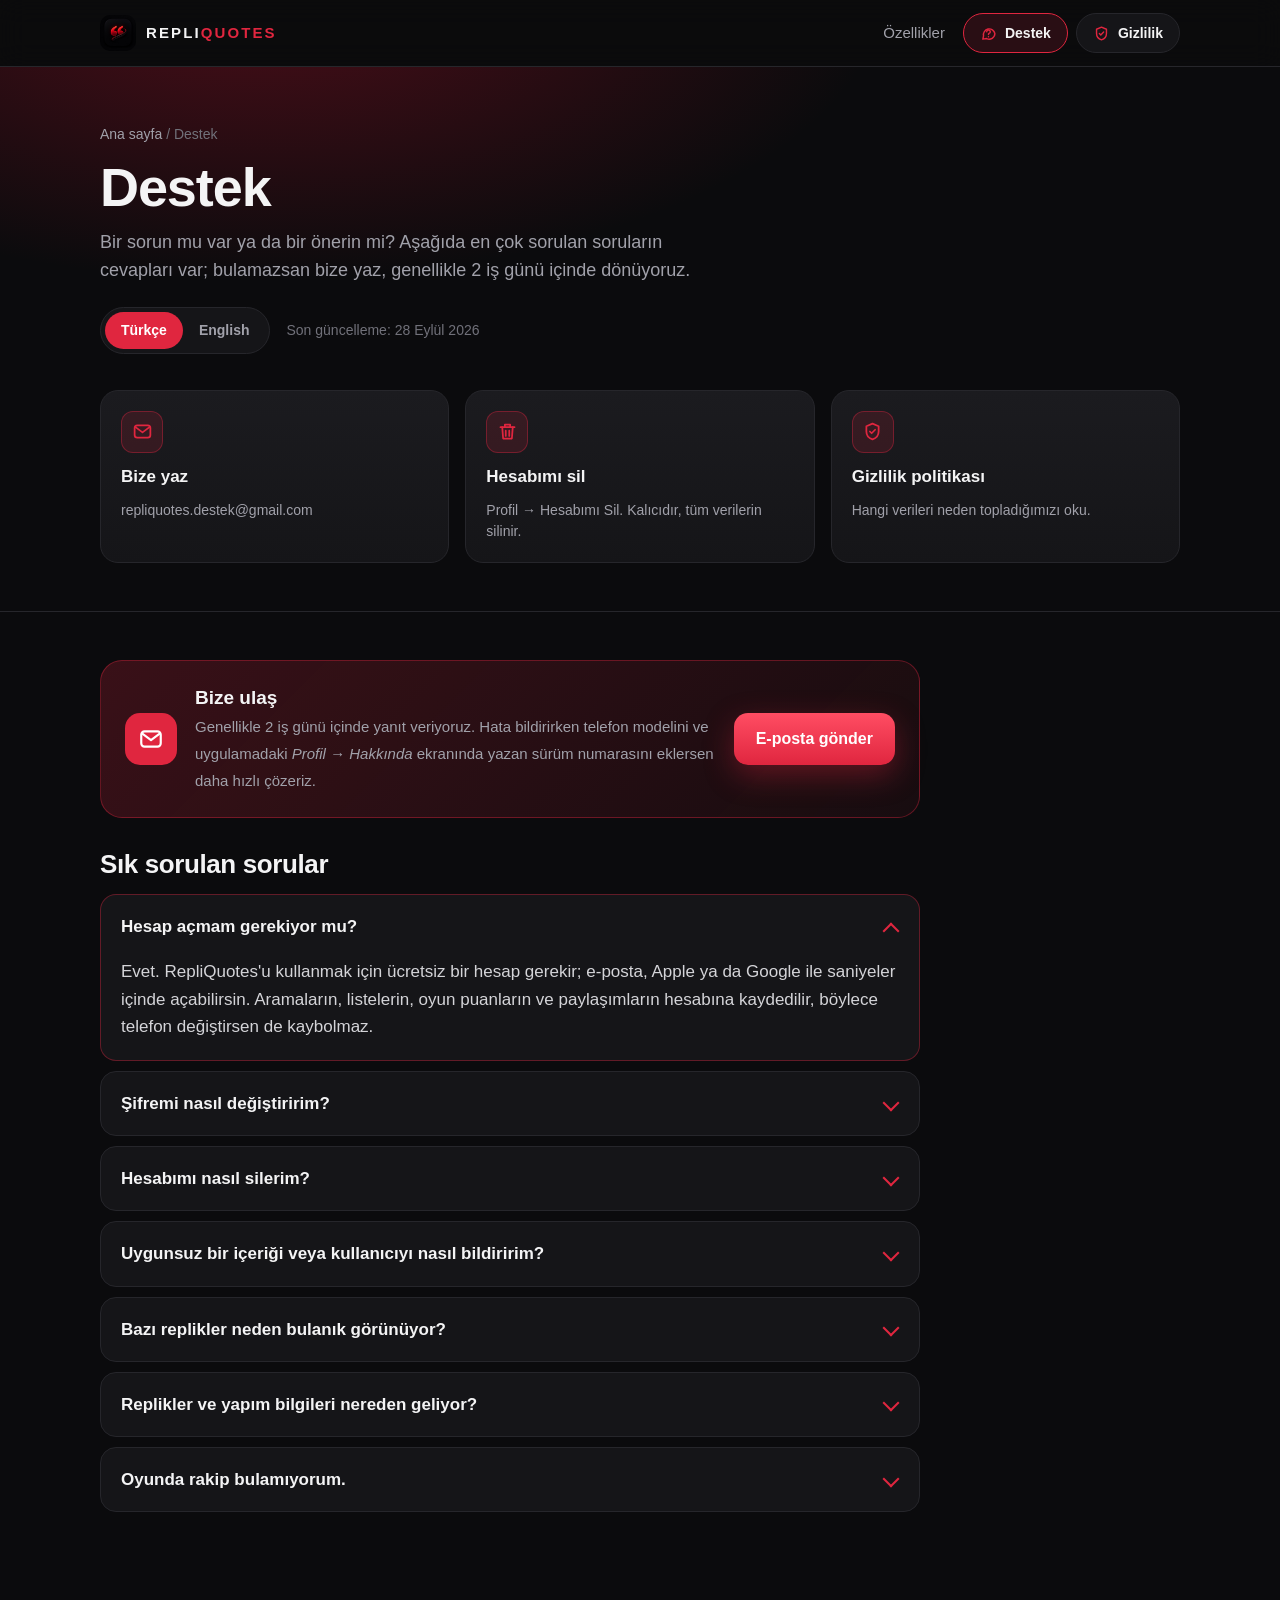
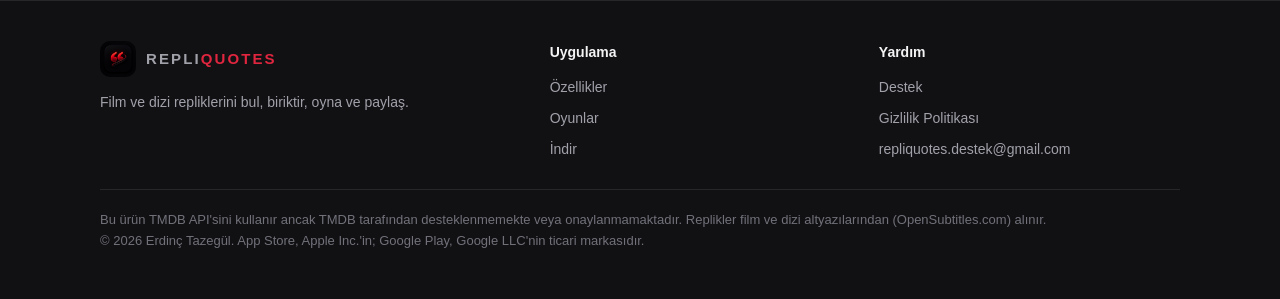
==== commit bf5343af: "Hesap zorunlu: metinler guncellendi, ust menuden Oyunlar kalkti Co-Authored-By: Claude Opus 5.5 <nor" ====
--- a/destek/index.html
+++ b/destek/index.html
@@ -20,7 +20,6 @@
     </a>
     <nav class="menu" aria-label="Ana menü">
       <a class="yazi" href="../#ozellikler">Özellikler</a>
-      <a class="yazi" href="../#oyunlar">Oyunlar</a>
       <a class="nav-dugme aktif" href="../destek/" aria-current="page"><svg viewBox="0 0 24 24" fill="none" stroke="currentColor" stroke-width="2" stroke-linecap="round" stroke-linejoin="round"><path d="M21 12a8 8 0 0 1-11.6 7.1L4 20l1-4.6A8 8 0 1 1 21 12z"/><path d="M9.5 9.5a2.5 2.5 0 1 1 3.3 2.4c-.5.2-.8.6-.8 1.1v.5"/><path d="M12 16.5h.01"/></svg>Destek</a>
       <a class="nav-dugme" href="../gizlilik/"><svg viewBox="0 0 24 24" fill="none" stroke="currentColor" stroke-width="2" stroke-linecap="round" stroke-linejoin="round"><path d="M12 3l7 3v6c0 4.5-3 7.7-7 9-4-1.3-7-4.5-7-9V6l7-3z"/><path d="M9 12l2 2 4-4"/></svg>Gizlilik</a>
     </nav>
@@ -38,7 +37,7 @@
           <button type="button" value="tr" aria-pressed="true">Türkçe</button>
           <button type="button" value="en" aria-pressed="false">English</button>
         </div>
-        <span class="tarih">Son güncelleme: 26 Eylül 2026</span>
+        <span class="tarih">Son güncelleme: 28 Eylül 2026</span>
       </div>
       <div class="hizli">
         <a href="mailto:repliquotes.destek@gmail.com"><span class="ik"><svg viewBox="0 0 24 24" fill="none" stroke="currentColor" stroke-width="2" stroke-linecap="round" stroke-linejoin="round"><rect x="3" y="5" width="18" height="14" rx="3"/><path d="M4 7l8 6 8-6"/></svg></span><b>Bize yaz</b><span>repliquotes.destek@gmail.com</span></a>
@@ -59,7 +58,7 @@
         </div>
         <h2 class="sss-baslik">Sık sorulan sorular</h2>
         <div class="sss">
-          <details open><summary>Hesap açmam gerekiyor mu?</summary><p>Replik aramak, keşfetmek ve <em>Şaşırt Beni</em> zarı için hayır. Oyunlar (Replik Quiz, Puan Terazisi, Filmografi, Ateş ve Su), lig, paylaşım, takip, mesajlaşma ve listeler için hesap gerekir; bunlar puanını ve içeriğini hesabına kaydeder.</p></details>
+          <details open><summary>Hesap açmam gerekiyor mu?</summary><p>Evet. RepliQuotes'u kullanmak için ücretsiz bir hesap gerekir; e-posta, Apple ya da Google ile saniyeler içinde açabilirsin. Aramaların, listelerin, oyun puanların ve paylaşımların hesabına kaydedilir, böylece telefon değiştirsen de kaybolmaz.</p></details>
 <details><summary>Şifremi nasıl değiştiririm?</summary><p><em>Profil → Profili Düzenle → Şifreyi değiştir</em> adımını izle. Şifreni unuttuysan uygulamada henüz şifre sıfırlama yok; kayıtlı e-posta adresinden bize yaz, hesabını doğrulayıp yardımcı olalım.</p></details>
 <details><summary>Hesabımı nasıl silerim?</summary><p><em>Profil → Hesabımı Sil</em> adımını izle. Silme kalıcıdır; gönderilerin, yorumların, mesajların, listelerin ve oyun istatistiklerin silinir. Uygulamaya erişemiyorsan silme talebini kayıtlı e-posta adresinden bize gönderebilirsin. Ayrıntılar <a href="../gizlilik/">gizlilik politikasında</a>.</p></details>
 <details><summary>Uygunsuz bir içeriği veya kullanıcıyı nasıl bildiririm?</summary><p>Gönderinin veya profilin menüsünden <em>Bildir</em>'e dokun. Bildirimler bir insan tarafından incelenir. Bir kullanıcıyı görmek istemiyorsan aynı menüden <em>Engelle</em>'yi seç; engellediğin hesapları <em>Profil → Engellenenler</em> ekranından yönetebilirsin.</p></details>
@@ -76,7 +75,7 @@
         </div>
         <h2 class="sss-baslik">Frequently asked questions</h2>
         <div class="sss">
-          <details open><summary>Do I need an account?</summary><p>Not for searching quotes, discovery or the <em>Şaşırt Beni</em> dice. Games (Replik Quiz, Puan Terazisi, Filmografi, Ateş ve Su), leagues, sharing, following, messaging and lists require an account, because they save your scores and content.</p></details>
+          <details open><summary>Do I need an account?</summary><p>Yes. RepliQuotes requires a free account; you can create one in seconds with email, Apple or Google. Your searches, lists, game scores and posts are saved to your account, so nothing is lost if you switch phones.</p></details>
 <details><summary>How do I change my password?</summary><p>Go to <em>Profil → Profili Düzenle → Şifreyi değiştir</em> (Profile → Edit Profile → Change password). There is no in-app password reset yet; if you forgot your password, email us from your registered address and we will help.</p></details>
 <details><summary>How do I delete my account?</summary><p>Go to <em>Profil → Hesabımı Sil</em> (Profile → Delete My Account). Deletion is permanent and removes your posts, comments, messages, lists and game statistics. If you cannot access the app, email us from your registered address. See the <a href="../gizlilik/">privacy policy</a> for details.</p></details>
 <details><summary>How do I report content or a user?</summary><p>Open the menu on a post or profile and tap <em>Bildir</em> (Report). Reports are reviewed by a person. To stop seeing someone, choose <em>Engelle</em> (Block) from the same menu; manage blocked accounts under <em>Profil → Engellenenler</em>.</p></details>
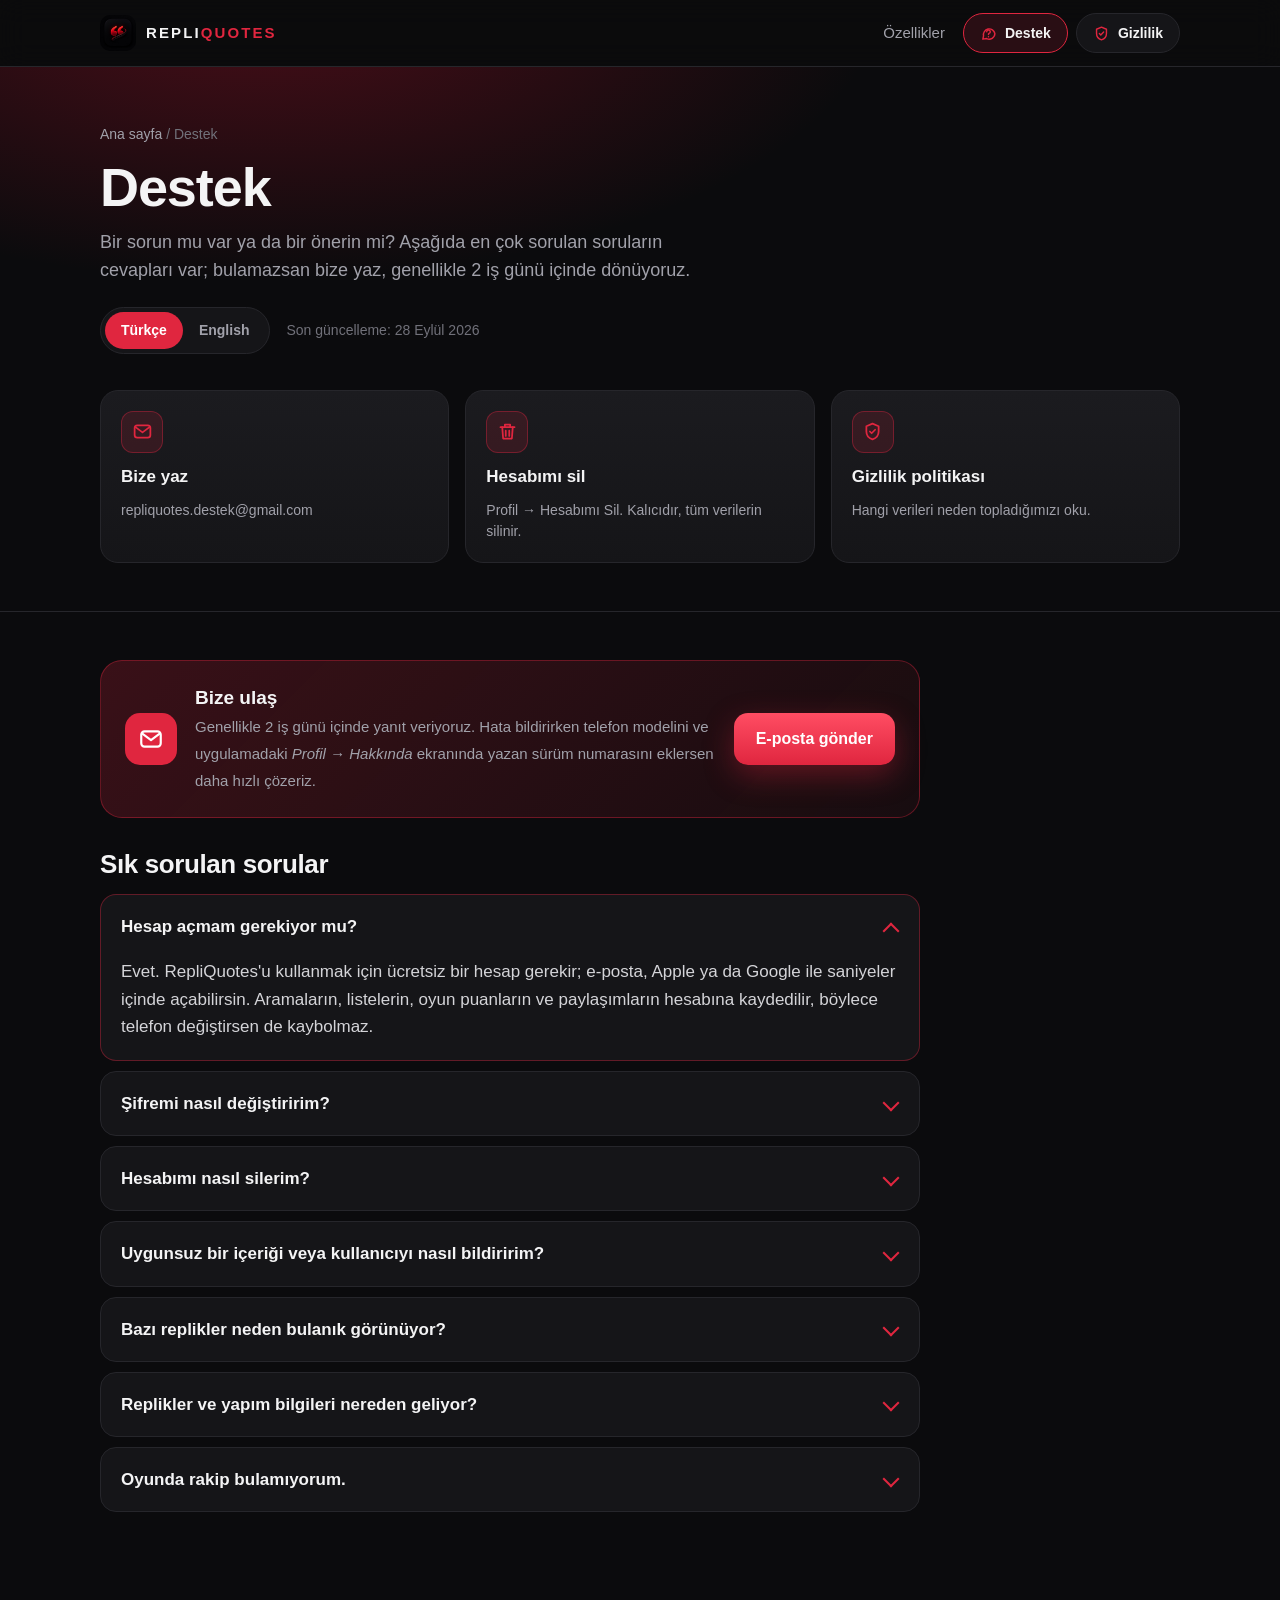
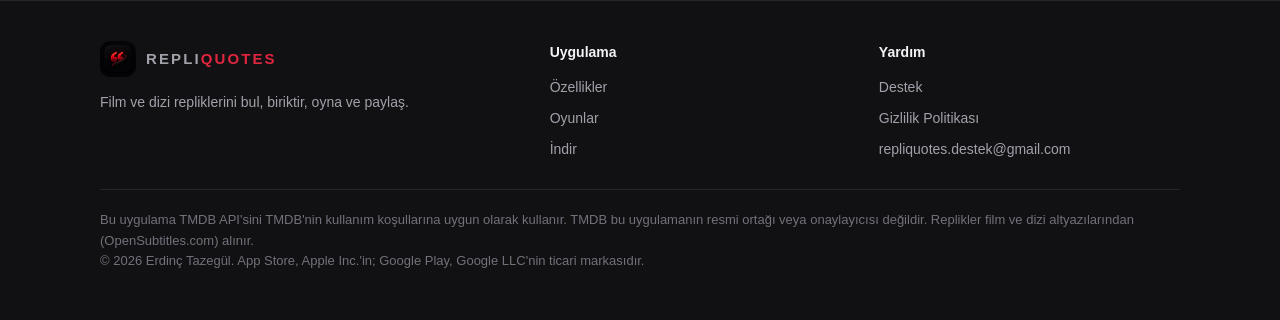
==== commit 60e9065d: "TMDB aciklamasi daha anlasilir Co-Authored-By: Claude Opus 5.5 <noreply@anthropic.com>" ====
--- a/destek/index.html
+++ b/destek/index.html
@@ -111,7 +111,7 @@
       </ul>
     </div>
     <div class="kaynak">
-      Bu ürün TMDB API'sini kullanır ancak TMDB tarafından desteklenmemekte veya onaylanmamaktadır. Replikler film ve dizi altyazılarından (OpenSubtitles.com) alınır.<br>
+      Bu uygulama TMDB API'sini TMDB'nin kullanım koşullarına uygun olarak kullanır. TMDB bu uygulamanın resmi ortağı veya onaylayıcısı değildir. Replikler film ve dizi altyazılarından (OpenSubtitles.com) alınır.<br>
       © 2026 Erdinç Tazegül. App Store, Apple Inc.'in; Google Play, Google LLC'nin ticari markasıdır.
     </div>
   </div>
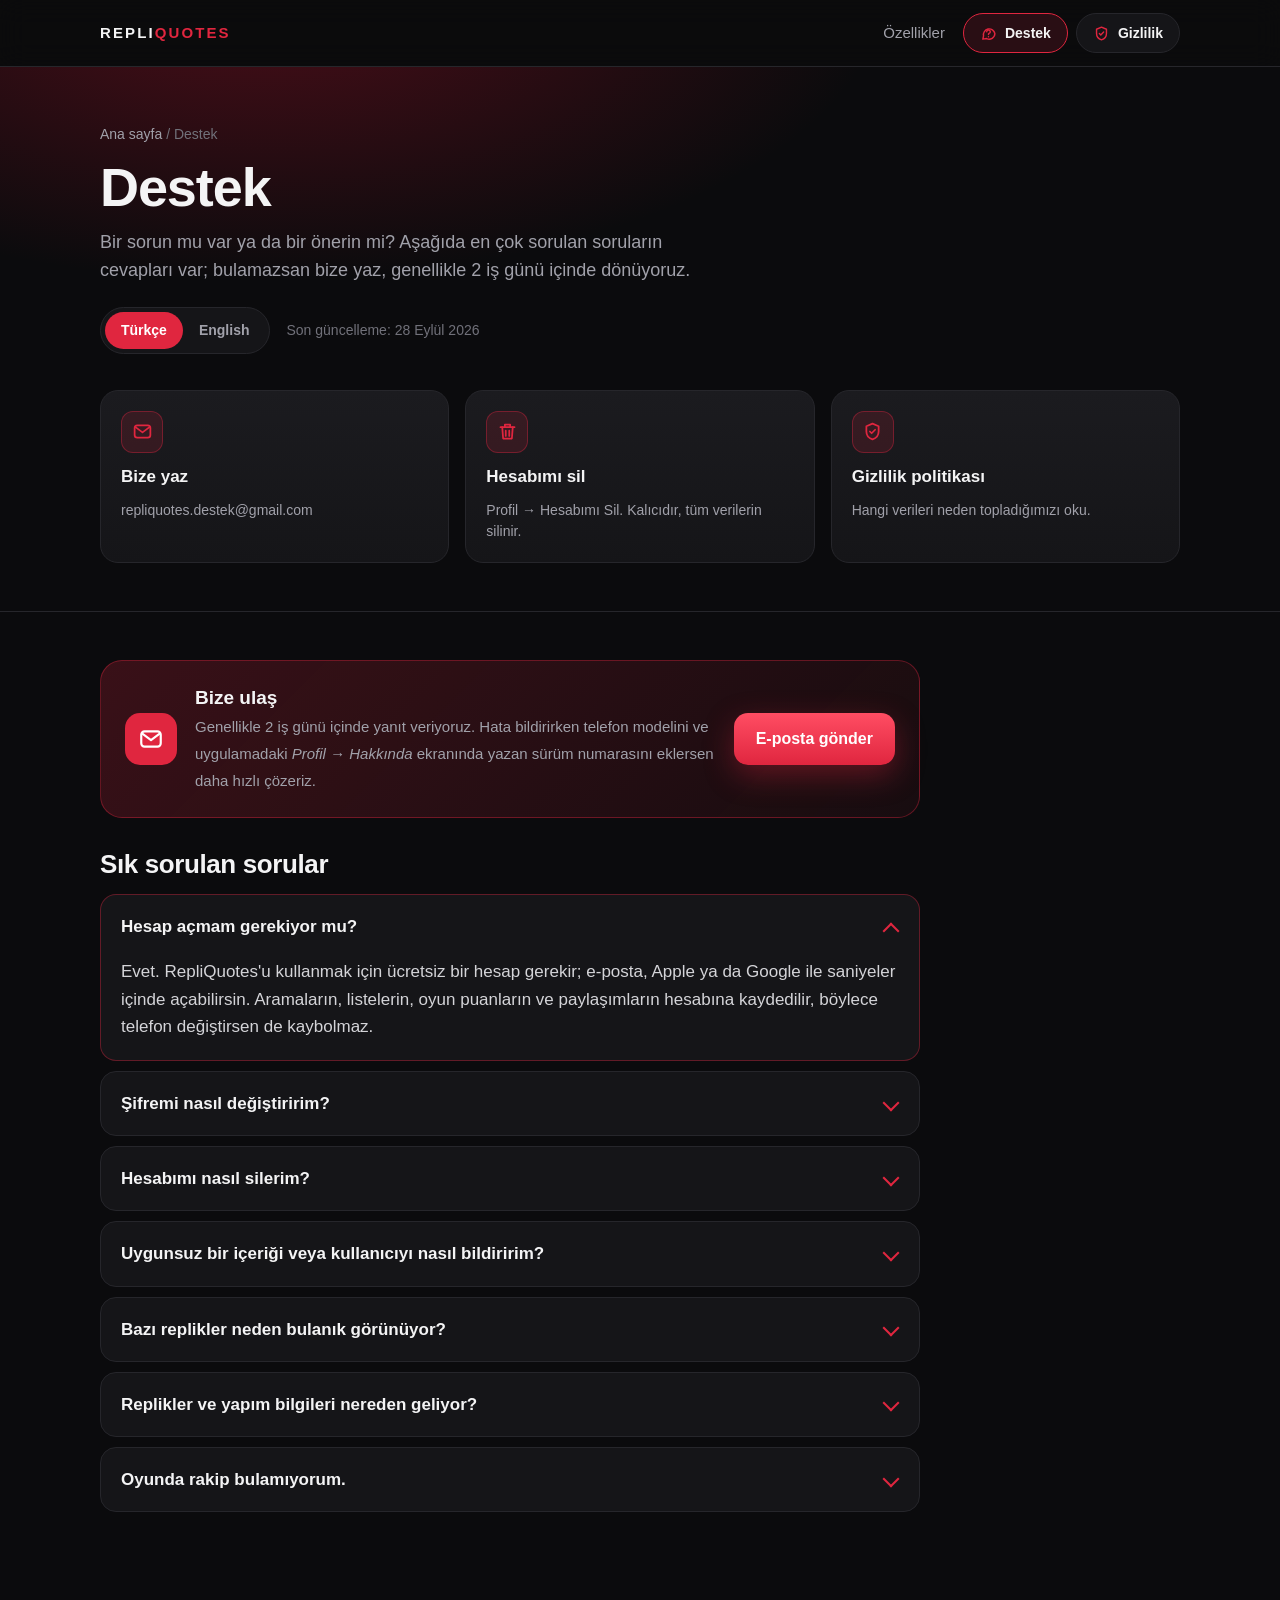
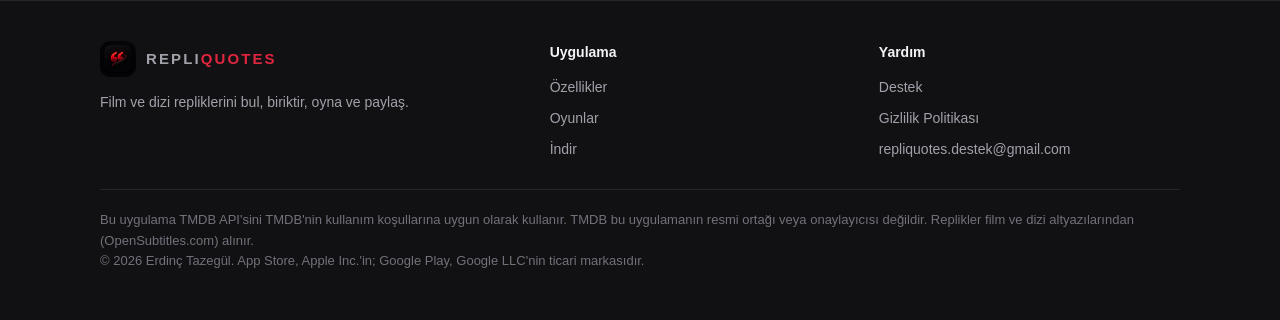
==== commit 078c2a45: "Destek/gizlilik: ingilizce secimi tum sayfa basini cevirir, ust menude logo yok - Sayfa basi (baslik" ====
--- a/destek/index.html
+++ b/destek/index.html
@@ -15,7 +15,6 @@
 <header class="ust">
   <div class="kap">
     <a class="logo" href="../" aria-label="RepliQuotes ana sayfa">
-      <img src="../img/ikon.png" alt="">
       <span class="marka">REPLI<span>QUOTES</span></span>
     </a>
     <nav class="menu" aria-label="Ana menü">
@@ -29,20 +28,25 @@
 <main>
   <section class="sayfa-bas">
     <div class="kap">
-      <div class="yol"><a href="../">Ana sayfa</a> / Destek</div>
-      <h1>Destek</h1>
-      <p class="ozet-yazi">Bir sorun mu var ya da bir önerin mi? Aşağıda en çok sorulan soruların cevapları var; bulamazsan bize yaz, genellikle 2 iş günü içinde dönüyoruz.</p>
+      <div class="yol"><a href="../"><span data-dil="tr">Ana sayfa</span><span data-dil="en" lang="en">Home</span></a> / <span data-dil="tr">Destek</span><span data-dil="en" lang="en">Support</span></div>
+      <h1><span data-dil="tr">Destek</span><span data-dil="en" lang="en">Support</span></h1>
+      <p class="ozet-yazi" data-dil="tr">Bir sorun mu var ya da bir önerin mi? Aşağıda en çok sorulan soruların cevapları var; bulamazsan bize yaz, genellikle 2 iş günü içinde dönüyoruz.</p><p class="ozet-yazi" data-dil="en" lang="en">Having a problem or have a suggestion? Answers to the most common questions are below; if you can't find yours, write to us. We usually reply within 2 business days.</p>
       <div class="bas-alt">
         <div class="dil-sec" role="group" aria-label="Dil">
           <button type="button" value="tr" aria-pressed="true">Türkçe</button>
           <button type="button" value="en" aria-pressed="false">English</button>
         </div>
-        <span class="tarih">Son güncelleme: 28 Eylül 2026</span>
+        <span class="tarih"><span data-dil="tr">Son güncelleme: 28 Eylül 2026</span><span data-dil="en" lang="en">Last updated: September 28, 2026</span></span>
       </div>
-      <div class="hizli">
+      <div class="hizli" data-dil="tr">
         <a href="mailto:repliquotes.destek@gmail.com"><span class="ik"><svg viewBox="0 0 24 24" fill="none" stroke="currentColor" stroke-width="2" stroke-linecap="round" stroke-linejoin="round"><rect x="3" y="5" width="18" height="14" rx="3"/><path d="M4 7l8 6 8-6"/></svg></span><b>Bize yaz</b><span>repliquotes.destek@gmail.com</span></a>
         <a href="../gizlilik/#tr-6"><span class="ik"><svg viewBox="0 0 24 24" fill="none" stroke="currentColor" stroke-width="2" stroke-linecap="round" stroke-linejoin="round"><path d="M4 7h16"/><path d="M9 7V4h6v3"/><path d="M6 7l1 13h10l1-13"/><path d="M10 11v6M14 11v6"/></svg></span><b>Hesabımı sil</b><span>Profil → Hesabımı Sil. Kalıcıdır, tüm verilerin silinir.</span></a>
         <a href="../gizlilik/"><span class="ik"><svg viewBox="0 0 24 24" fill="none" stroke="currentColor" stroke-width="2" stroke-linecap="round" stroke-linejoin="round"><path d="M12 3l7 3v6c0 4.5-3 7.7-7 9-4-1.3-7-4.5-7-9V6l7-3z"/><path d="M9 12l2 2 4-4"/></svg></span><b>Gizlilik politikası</b><span>Hangi verileri neden topladığımızı oku.</span></a>
+      </div>
+      <div class="hizli" data-dil="en" lang="en">
+        <a href="mailto:repliquotes.destek@gmail.com"><span class="ik"><svg viewBox="0 0 24 24" fill="none" stroke="currentColor" stroke-width="2" stroke-linecap="round" stroke-linejoin="round"><rect x="3" y="5" width="18" height="14" rx="3"/><path d="M4 7l8 6 8-6"/></svg></span><b>Email us</b><span>repliquotes.destek@gmail.com</span></a>
+        <a href="../gizlilik/#en-6"><span class="ik"><svg viewBox="0 0 24 24" fill="none" stroke="currentColor" stroke-width="2" stroke-linecap="round" stroke-linejoin="round"><path d="M4 7h16"/><path d="M9 7V4h6v3"/><path d="M6 7l1 13h10l1-13"/><path d="M10 11v6M14 11v6"/></svg></span><b>Delete my account</b><span>Profil → Hesabımı Sil (Delete My Account). Permanent; all your data is deleted.</span></a>
+        <a href="../gizlilik/#en"><span class="ik"><svg viewBox="0 0 24 24" fill="none" stroke="currentColor" stroke-width="2" stroke-linecap="round" stroke-linejoin="round"><path d="M12 3l7 3v6c0 4.5-3 7.7-7 9-4-1.3-7-4.5-7-9V6l7-3z"/><path d="M9 12l2 2 4-4"/></svg></span><b>Privacy policy</b><span>Read what data we collect and why.</span></a>
       </div>
     </div>
   </section>
@@ -77,10 +81,11 @@
         <div class="sss">
           <details open><summary>Do I need an account?</summary><p>Yes. RepliQuotes requires a free account; you can create one in seconds with email, Apple or Google. Your searches, lists, game scores and posts are saved to your account, so nothing is lost if you switch phones.</p></details>
 <details><summary>How do I change my password?</summary><p>Go to <em>Profil → Profili Düzenle → Şifreyi değiştir</em> (Profile → Edit Profile → Change password). There is no in-app password reset yet; if you forgot your password, email us from your registered address and we will help.</p></details>
-<details><summary>How do I delete my account?</summary><p>Go to <em>Profil → Hesabımı Sil</em> (Profile → Delete My Account). Deletion is permanent and removes your posts, comments, messages, lists and game statistics. If you cannot access the app, email us from your registered address. See the <a href="../gizlilik/">privacy policy</a> for details.</p></details>
+<details><summary>How do I delete my account?</summary><p>Go to <em>Profil → Hesabımı Sil</em> (Profile → Delete My Account). Deletion is permanent and removes your posts, comments, messages, lists and game statistics. If you cannot access the app, email us from your registered address. See the <a href="../gizlilik/#en">privacy policy</a> for details.</p></details>
 <details><summary>How do I report content or a user?</summary><p>Open the menu on a post or profile and tap <em>Bildir</em> (Report). Reports are reviewed by a person. To stop seeing someone, choose <em>Engelle</em> (Block) from the same menu; manage blocked accounts under <em>Profil → Engellenenler</em>.</p></details>
 <details><summary>Why are some quotes blurred?</summary><p>Quotes containing profanity or insults are blurred by default. To show them, turn on <em>Profil → Hassas İçeriği Her Zaman Göster</em> (Always Show Sensitive Content).</p></details>
 <details><summary>Where do the quotes come from?</summary><p>Quotes come from movie and TV subtitles (OpenSubtitles.com); titles and images come from TMDB. If you spot a wrong quote, let us know.</p></details>
+<details><summary>I can't find an opponent.</summary><p>Matchmaking in Makara needs another player online at the same moment. If no one is available, use the <em>Tek Başına</em> (Solo) button on the game cards to play level mode.</p></details>
         </div>
       </div>
       </div>
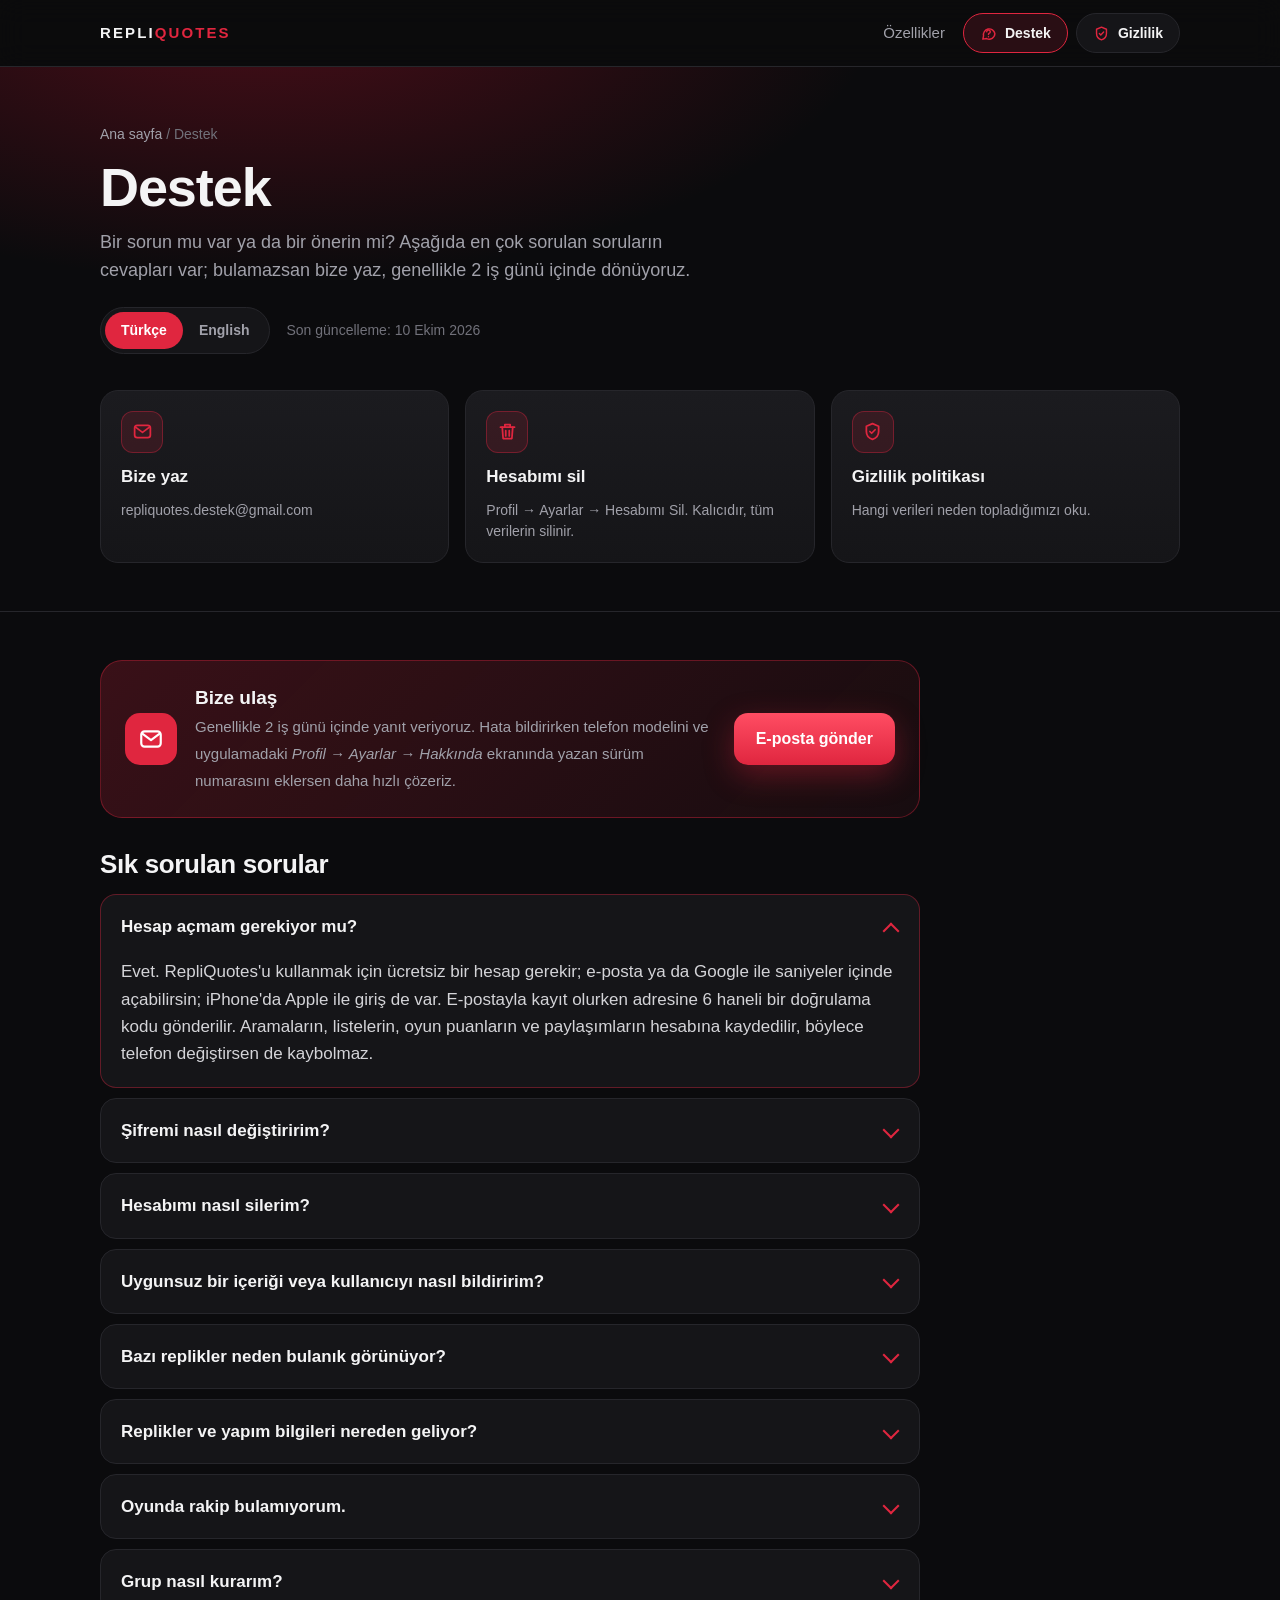
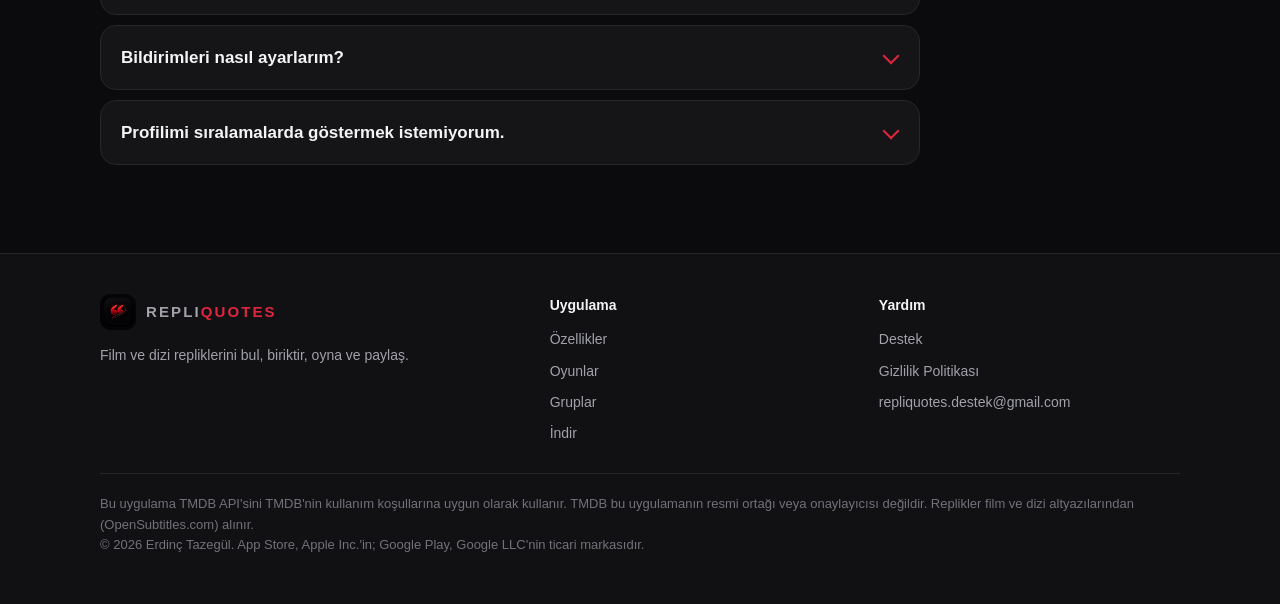
==== commit 75961034: "Site metinleri uygulamanin guncel haline gore: yeni ozellikler, gizlilik, SSS - Ana sayfa: Keşfet Za" ====
--- a/destek/index.html
+++ b/destek/index.html
@@ -6,6 +6,7 @@
 <title>Destek · RepliQuotes</title>
 <meta name="description" content="RepliQuotes uygulaması için destek, sık sorulan sorular ve iletişim.">
 <meta name="theme-color" content="#0B0B0D">
+<meta name="apple-itunes-app" content="app-id=6815878501">
 <link rel="icon" type="image/png" href="../favicon.png">
 <link rel="apple-touch-icon" href="../apple-touch-icon.png">
 <link rel="stylesheet" href="../assets/site.css">
@@ -36,16 +37,16 @@
           <button type="button" value="tr" aria-pressed="true">Türkçe</button>
           <button type="button" value="en" aria-pressed="false">English</button>
         </div>
-        <span class="tarih"><span data-dil="tr">Son güncelleme: 28 Eylül 2026</span><span data-dil="en" lang="en">Last updated: September 28, 2026</span></span>
+        <span class="tarih"><span data-dil="tr">Son güncelleme: 10 Ekim 2026</span><span data-dil="en" lang="en">Last updated: October 10, 2026</span></span>
       </div>
       <div class="hizli" data-dil="tr">
         <a href="mailto:repliquotes.destek@gmail.com"><span class="ik"><svg viewBox="0 0 24 24" fill="none" stroke="currentColor" stroke-width="2" stroke-linecap="round" stroke-linejoin="round"><rect x="3" y="5" width="18" height="14" rx="3"/><path d="M4 7l8 6 8-6"/></svg></span><b>Bize yaz</b><span>repliquotes.destek@gmail.com</span></a>
-        <a href="../gizlilik/#tr-6"><span class="ik"><svg viewBox="0 0 24 24" fill="none" stroke="currentColor" stroke-width="2" stroke-linecap="round" stroke-linejoin="round"><path d="M4 7h16"/><path d="M9 7V4h6v3"/><path d="M6 7l1 13h10l1-13"/><path d="M10 11v6M14 11v6"/></svg></span><b>Hesabımı sil</b><span>Profil → Hesabımı Sil. Kalıcıdır, tüm verilerin silinir.</span></a>
+        <a href="../gizlilik/#tr-6"><span class="ik"><svg viewBox="0 0 24 24" fill="none" stroke="currentColor" stroke-width="2" stroke-linecap="round" stroke-linejoin="round"><path d="M4 7h16"/><path d="M9 7V4h6v3"/><path d="M6 7l1 13h10l1-13"/><path d="M10 11v6M14 11v6"/></svg></span><b>Hesabımı sil</b><span>Profil → Ayarlar → Hesabımı Sil. Kalıcıdır, tüm verilerin silinir.</span></a>
         <a href="../gizlilik/"><span class="ik"><svg viewBox="0 0 24 24" fill="none" stroke="currentColor" stroke-width="2" stroke-linecap="round" stroke-linejoin="round"><path d="M12 3l7 3v6c0 4.5-3 7.7-7 9-4-1.3-7-4.5-7-9V6l7-3z"/><path d="M9 12l2 2 4-4"/></svg></span><b>Gizlilik politikası</b><span>Hangi verileri neden topladığımızı oku.</span></a>
       </div>
       <div class="hizli" data-dil="en" lang="en">
         <a href="mailto:repliquotes.destek@gmail.com"><span class="ik"><svg viewBox="0 0 24 24" fill="none" stroke="currentColor" stroke-width="2" stroke-linecap="round" stroke-linejoin="round"><rect x="3" y="5" width="18" height="14" rx="3"/><path d="M4 7l8 6 8-6"/></svg></span><b>Email us</b><span>repliquotes.destek@gmail.com</span></a>
-        <a href="../gizlilik/#en-6"><span class="ik"><svg viewBox="0 0 24 24" fill="none" stroke="currentColor" stroke-width="2" stroke-linecap="round" stroke-linejoin="round"><path d="M4 7h16"/><path d="M9 7V4h6v3"/><path d="M6 7l1 13h10l1-13"/><path d="M10 11v6M14 11v6"/></svg></span><b>Delete my account</b><span>Profil → Hesabımı Sil (Delete My Account). Permanent; all your data is deleted.</span></a>
+        <a href="../gizlilik/#en-6"><span class="ik"><svg viewBox="0 0 24 24" fill="none" stroke="currentColor" stroke-width="2" stroke-linecap="round" stroke-linejoin="round"><path d="M4 7h16"/><path d="M9 7V4h6v3"/><path d="M6 7l1 13h10l1-13"/><path d="M10 11v6M14 11v6"/></svg></span><b>Delete my account</b><span>Profil → Ayarlar → Hesabımı Sil (Delete My Account). Permanent; all your data is deleted.</span></a>
         <a href="../gizlilik/#en"><span class="ik"><svg viewBox="0 0 24 24" fill="none" stroke="currentColor" stroke-width="2" stroke-linecap="round" stroke-linejoin="round"><path d="M12 3l7 3v6c0 4.5-3 7.7-7 9-4-1.3-7-4.5-7-9V6l7-3z"/><path d="M9 12l2 2 4-4"/></svg></span><b>Privacy policy</b><span>Read what data we collect and why.</span></a>
       </div>
     </div>
@@ -57,35 +58,41 @@
       <div data-dil="tr">
         <div class="iletisim">
           <div class="ik"><svg viewBox="0 0 24 24" fill="none" stroke="currentColor" stroke-width="2" stroke-linecap="round" stroke-linejoin="round"><rect x="3" y="5" width="18" height="14" rx="3"/><path d="M4 7l8 6 8-6"/></svg></div>
-          <div><b>Bize ulaş</b><span>Genellikle 2 iş günü içinde yanıt veriyoruz. Hata bildirirken telefon modelini ve uygulamadaki <em>Profil → Hakkında</em> ekranında yazan sürüm numarasını eklersen daha hızlı çözeriz.</span></div>
+          <div><b>Bize ulaş</b><span>Genellikle 2 iş günü içinde yanıt veriyoruz. Hata bildirirken telefon modelini ve uygulamadaki <em>Profil → Ayarlar → Hakkında</em> ekranında yazan sürüm numarasını eklersen daha hızlı çözeriz.</span></div>
           <a class="dugme ana" href="mailto:repliquotes.destek@gmail.com">E-posta gönder</a>
         </div>
         <h2 class="sss-baslik">Sık sorulan sorular</h2>
         <div class="sss">
-          <details open><summary>Hesap açmam gerekiyor mu?</summary><p>Evet. RepliQuotes'u kullanmak için ücretsiz bir hesap gerekir; e-posta, Apple ya da Google ile saniyeler içinde açabilirsin. Aramaların, listelerin, oyun puanların ve paylaşımların hesabına kaydedilir, böylece telefon değiştirsen de kaybolmaz.</p></details>
-<details><summary>Şifremi nasıl değiştiririm?</summary><p><em>Profil → Profili Düzenle → Şifreyi değiştir</em> adımını izle. Şifreni unuttuysan uygulamada henüz şifre sıfırlama yok; kayıtlı e-posta adresinden bize yaz, hesabını doğrulayıp yardımcı olalım.</p></details>
-<details><summary>Hesabımı nasıl silerim?</summary><p><em>Profil → Hesabımı Sil</em> adımını izle. Silme kalıcıdır; gönderilerin, yorumların, mesajların, listelerin ve oyun istatistiklerin silinir. Uygulamaya erişemiyorsan silme talebini kayıtlı e-posta adresinden bize gönderebilirsin. Ayrıntılar <a href="../gizlilik/">gizlilik politikasında</a>.</p></details>
-<details><summary>Uygunsuz bir içeriği veya kullanıcıyı nasıl bildiririm?</summary><p>Gönderinin veya profilin menüsünden <em>Bildir</em>'e dokun. Bildirimler bir insan tarafından incelenir. Bir kullanıcıyı görmek istemiyorsan aynı menüden <em>Engelle</em>'yi seç; engellediğin hesapları <em>Profil → Engellenenler</em> ekranından yönetebilirsin.</p></details>
-<details><summary>Bazı replikler neden bulanık görünüyor?</summary><p>Küfür veya hakaret içeren replikler varsayılan olarak bulanıklaştırılır. Açık görmek istersen <em>Profil → Hassas İçeriği Her Zaman Göster</em> ayarını aç.</p></details>
+          <details open><summary>Hesap açmam gerekiyor mu?</summary><p>Evet. RepliQuotes'u kullanmak için ücretsiz bir hesap gerekir; e-posta ya da Google ile saniyeler içinde açabilirsin; iPhone'da Apple ile giriş de var. E-postayla kayıt olurken adresine 6 haneli bir doğrulama kodu gönderilir. Aramaların, listelerin, oyun puanların ve paylaşımların hesabına kaydedilir, böylece telefon değiştirsen de kaybolmaz.</p></details>
+<details><summary>Şifremi nasıl değiştiririm?</summary><p><em>Profil → Ayarlar → Profili Düzenle → Şifreyi değiştir</em> adımını izle. Apple ya da Google ile kayıt olduysan aynı yerden hesabına şifre de ekleyebilirsin. Şifreni unuttuysan uygulamada henüz şifre sıfırlama yok; kayıtlı e-posta adresinden bize yaz, hesabını doğrulayıp yardımcı olalım.</p></details>
+<details><summary>Hesabımı nasıl silerim?</summary><p><em>Profil → Ayarlar → Hesabımı Sil</em> adımını izle; onay için "HESABIMI SIL" yazman istenir. Silme kalıcıdır; gönderilerin, yorumların, mesajların, grup üyeliklerin, listelerin ve oyun istatistiklerin silinir. Uygulamaya erişemiyorsan silme talebini kayıtlı e-posta adresinden bize gönderebilirsin. Ayrıntılar <a href="../gizlilik/">gizlilik politikasında</a>.</p></details>
+<details><summary>Uygunsuz bir içeriği veya kullanıcıyı nasıl bildiririm?</summary><p>Gönderinin veya profilin menüsünden <em>Bildir</em>'e dokun. Bildirimler bir insan tarafından incelenir. Bir kullanıcıyı görmek istemiyorsan aynı menüden <em>Engelle</em>'yi seç; engellediğin hesapları <em>Profil → Ayarlar → Engellenenler</em> ekranından yönetebilirsin.</p></details>
+<details><summary>Bazı replikler neden bulanık görünüyor?</summary><p>Küfür veya hakaret içeren replikler varsayılan olarak bulanıklaştırılır. Açık görmek istersen <em>Profil → Ayarlar → Hassas İçeriği Her Zaman Göster</em> ayarını aç.</p></details>
 <details><summary>Replikler ve yapım bilgileri nereden geliyor?</summary><p>Replikler film ve dizi altyazılarından (OpenSubtitles.com), yapım bilgileri ve görseller TMDB'den alınır. Bir replikte hata görürsen bize yaz.</p></details>
-<details><summary>Oyunda rakip bulamıyorum.</summary><p>Makara'da eşleşme, o anda çevrimiçi başka bir oyuncu gerektirir. Rakip yoksa oyun kartlarındaki <em>Tek Başına</em> düğmesiyle seviye modunu oynayabilirsin.</p></details>
+<details><summary>Oyunda rakip bulamıyorum.</summary><p>Makara'da eşleşme, o anda çevrimiçi başka bir oyuncu gerektirir. Rakip yoksa <em>Tek Kişilik</em> modda seviye seviye ilerleyebilir ya da arkadaşını oyuna davet edebilirsin.</p></details>
+<details><summary>Grup nasıl kurarım?</summary><p><em>Mesajlar → Gruplar → Yeni Grup</em> ile arkadaşlarını ekle. Grupta sohbet edebilir, replik kartı ve görsel paylaşabilir, ayın sıralamasını görebilir ve <em>Grupla oyna</em> ile 8 kişiye kadar birlikte oynayabilirsin. Grubun adını ve fotoğrafını her üye değiştirebilir.</p></details>
+<details><summary>Bildirimleri nasıl ayarlarım?</summary><p><em>Profil → Ayarlar → Bildirimler</em> ekranından. Bildirimleri tamamen kapatmak için telefonunun Ayarlar uygulamasından RepliQuotes bildirimlerini kapatabilirsin.</p></details>
+<details><summary>Profilimi sıralamalarda göstermek istemiyorum.</summary><p><em>Profil → Ayarlar → Gizlilik</em> ekranında <em>Trendde gizlen</em> ve <em>Sıralamalarda gizlen</em> seçeneklerini açabilirsin. Gönderi paylaşırken de <em>Herkese Açık</em> ya da yalnızca seni takip edenlerin gördüğü <em>Arkadaşlar</em> seçeneğini seçebilirsin.</p></details>
         </div>
       </div>
       <div data-dil="en" lang="en">
         <div class="iletisim">
           <div class="ik"><svg viewBox="0 0 24 24" fill="none" stroke="currentColor" stroke-width="2" stroke-linecap="round" stroke-linejoin="round"><rect x="3" y="5" width="18" height="14" rx="3"/><path d="M4 7l8 6 8-6"/></svg></div>
-          <div><b>Contact us</b><span>We usually reply within 2 business days. When reporting a bug, include your phone model and the version shown under <em>Profil (Profile) → Hakkında (About)</em>.</span></div>
+          <div><b>Contact us</b><span>We usually reply within 2 business days. When reporting a bug, include your phone model and the version shown under <em>Profil → Ayarlar → Hakkında</em> (Profile → Settings → About).</span></div>
           <a class="dugme ana" href="mailto:repliquotes.destek@gmail.com">Send email</a>
         </div>
         <h2 class="sss-baslik">Frequently asked questions</h2>
         <div class="sss">
-          <details open><summary>Do I need an account?</summary><p>Yes. RepliQuotes requires a free account; you can create one in seconds with email, Apple or Google. Your searches, lists, game scores and posts are saved to your account, so nothing is lost if you switch phones.</p></details>
-<details><summary>How do I change my password?</summary><p>Go to <em>Profil → Profili Düzenle → Şifreyi değiştir</em> (Profile → Edit Profile → Change password). There is no in-app password reset yet; if you forgot your password, email us from your registered address and we will help.</p></details>
-<details><summary>How do I delete my account?</summary><p>Go to <em>Profil → Hesabımı Sil</em> (Profile → Delete My Account). Deletion is permanent and removes your posts, comments, messages, lists and game statistics. If you cannot access the app, email us from your registered address. See the <a href="../gizlilik/#en">privacy policy</a> for details.</p></details>
-<details><summary>How do I report content or a user?</summary><p>Open the menu on a post or profile and tap <em>Bildir</em> (Report). Reports are reviewed by a person. To stop seeing someone, choose <em>Engelle</em> (Block) from the same menu; manage blocked accounts under <em>Profil → Engellenenler</em>.</p></details>
-<details><summary>Why are some quotes blurred?</summary><p>Quotes containing profanity or insults are blurred by default. To show them, turn on <em>Profil → Hassas İçeriği Her Zaman Göster</em> (Always Show Sensitive Content).</p></details>
+          <details open><summary>Do I need an account?</summary><p>Yes. RepliQuotes requires a free account; you can create one in seconds with email or Google, and on iPhone also with Apple. When you sign up with email, a 6-digit verification code is sent to your address. Your searches, lists, game scores and posts are saved to your account, so nothing is lost if you switch phones.</p></details>
+<details><summary>How do I change my password?</summary><p>Go to <em>Profil → Ayarlar → Profili Düzenle → Şifreyi değiştir</em> (Profile → Settings → Edit Profile → Change password). If you signed up with Apple or Google, you can add a password there too. There is no in-app password reset yet; if you forgot your password, email us from your registered address and we will help.</p></details>
+<details><summary>How do I delete my account?</summary><p>Go to <em>Profil → Ayarlar → Hesabımı Sil</em> (Profile → Settings → Delete My Account); you will be asked to type "HESABIMI SIL" to confirm. Deletion is permanent and removes your posts, comments, messages, group memberships, lists and game statistics. If you cannot access the app, email us from your registered address. See the <a href="../gizlilik/#en">privacy policy</a> for details.</p></details>
+<details><summary>How do I report content or a user?</summary><p>Open the menu on a post or profile and tap <em>Bildir</em> (Report). Reports are reviewed by a person. To stop seeing someone, choose <em>Engelle</em> (Block) from the same menu; manage blocked accounts under <em>Profil → Ayarlar → Engellenenler</em> (Blocked).</p></details>
+<details><summary>Why are some quotes blurred?</summary><p>Quotes containing profanity or insults are blurred by default. To show them, turn on <em>Profil → Ayarlar → Hassas İçeriği Her Zaman Göster</em> (Always Show Sensitive Content).</p></details>
 <details><summary>Where do the quotes come from?</summary><p>Quotes come from movie and TV subtitles (OpenSubtitles.com); titles and images come from TMDB. If you spot a wrong quote, let us know.</p></details>
-<details><summary>I can't find an opponent.</summary><p>Matchmaking in Makara needs another player online at the same moment. If no one is available, use the <em>Tek Başına</em> (Solo) button on the game cards to play level mode.</p></details>
+<details><summary>I can't find an opponent.</summary><p>Matchmaking in Makara needs another player online at the same moment. If no one is available, play level by level in <em>Tek Kişilik</em> (Solo) mode, or invite a friend to a game.</p></details>
+<details><summary>How do I create a group?</summary><p>Go to <em>Mesajlar → Gruplar → Yeni Grup</em> (Messages → Groups → New Group) and add your friends. In a group you can chat, share quote cards and images, see this month's ranking and play together with up to 8 people via <em>Grupla oyna</em> (Play with group). Any member can change the group's name and photo.</p></details>
+<details><summary>How do I manage notifications?</summary><p>Under <em>Profil → Ayarlar → Bildirimler</em> (Profile → Settings → Notifications). To turn them off completely, disable RepliQuotes notifications in your phone's Settings app.</p></details>
+<details><summary>I don't want to appear in rankings.</summary><p>Under <em>Profil → Ayarlar → Gizlilik</em> (Profile → Settings → Privacy), turn on <em>Trendde gizlen</em> (Hide from trending) and <em>Sıralamalarda gizlen</em> (Hide from rankings). When posting, you can also choose <em>Herkese Açık</em> (Public) or <em>Arkadaşlar</em> (Friends: only people who follow you).</p></details>
         </div>
       </div>
       </div>
@@ -104,6 +111,7 @@
       <ul>
         <li><a href="../#ozellikler">Özellikler</a></li>
         <li><a href="../#oyunlar">Oyunlar</a></li>
+        <li><a href="../#gruplar">Gruplar</a></li>
         <li><a href="../#indir">İndir</a></li>
       </ul>
     </div>
--- a/assets/site.css
+++ b/assets/site.css
@@ -171,6 +171,20 @@
 .oyun-alt { text-align: center; margin-top: 40px; color: var(--muted); font-size: 16px; }
 .oyun-alt b { color: var(--text); }
 
+/* ── Tanitim: arkadaslar (gorselsiz kartlar) ──────────────────── */
+.yenilik-izgara { display: grid; grid-template-columns: repeat(3, 1fr); gap: 18px; }
+.yenilik {
+  background: var(--card); border: 1px solid var(--line); border-radius: var(--radius);
+  padding: 24px 22px; transition: border-color .2s, transform .2s;
+}
+.yenilik:hover { border-color: var(--accent-line); transform: translateY(-3px); }
+.yenilik .ik { width: 42px; height: 42px; border-radius: 12px; display: grid; place-items: center; margin-bottom: 14px; background: var(--accent-soft); color: var(--accent); }
+.yenilik .ik svg { width: 22px; height: 22px; }
+.yenilik h3 { font-size: 19px; margin: 0 0 6px; font-weight: 800; }
+.yenilik p { color: var(--muted); font-size: 15px; line-height: 1.55; margin: 0; }
+@media (max-width: 900px) { .yenilik-izgara { grid-template-columns: repeat(2, 1fr); } }
+@media (max-width: 560px) { .yenilik-izgara { grid-template-columns: 1fr; } }
+
 /* ── Tanitim: kapanis ───────────────────────────────────────── */
 .kapanis {
   text-align: center; padding: 100px 0;
